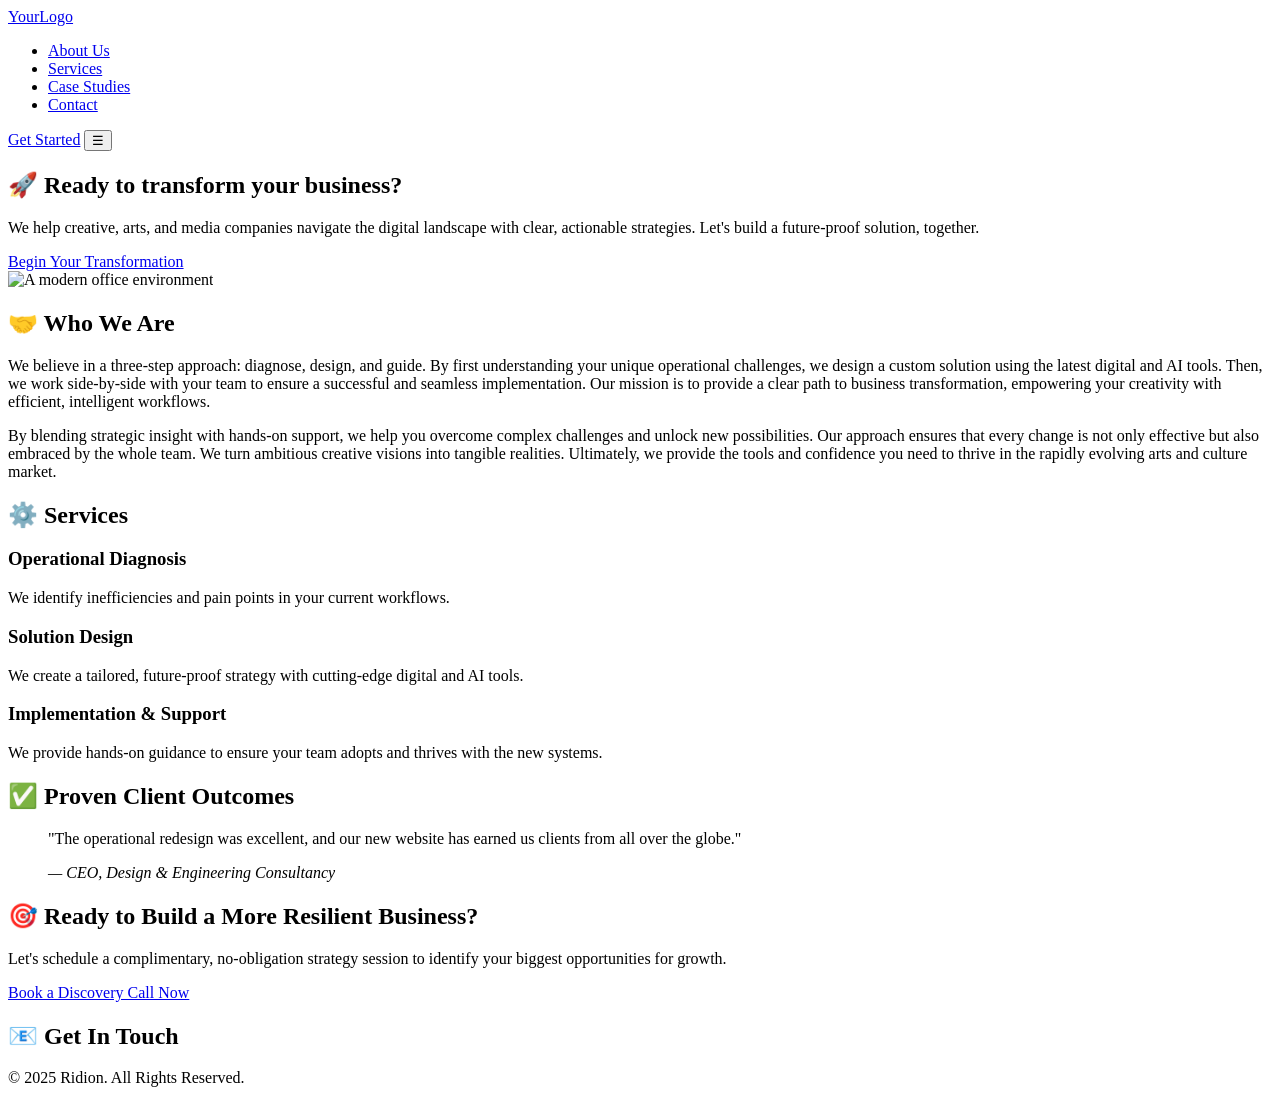
==== index.html @ 131f75a9 "Create index.html" ====
<!DOCTYPE html>
<html lang="en">
<head>
    <meta charset="UTF-8">
    <meta name="viewport" content="width=device-width, initial-scale=1.0">
    <title>Business Transformation Consultancy</title>
    <link rel="stylesheet" href="style.css">
    <link rel="preconnect" href="https://fonts.googleapis.com">
    <link rel="preconnect" href="https://fonts.gstatic.com" crossorigin>
    <link href="https://fonts.googleapis.com/css2?family=Plus+Jakarta+Sans:wght@700&family=DM+Sans:wght@400;500&display=swap" rel="stylesheet">
</head>
<body>

    <header class="site-header">
        <div class="container">
            <nav class="main-nav">
                <a href="#" class="logo">YourLogo</a>
                <ul class="nav-links">
                    <li><a href="#about">About Us</a></li>
                    <li><a href="#services">Services</a></li>
                    <li><a href="#proof">Case Studies</a></li>
                    <li><a href="#contact">Contact</a></li>
                </ul>
                <a href="#cta" class="btn">Get Started</a>
                <button class="hamburger" id="hamburger">&#9776;</button>
            </nav>
        </div>
    </header>

    <main>
        <section class="hero">
            <div class="container text-center">
                <h1>🚀 Ready to transform your business?</h1>
                <p class="subtitle">We help creative, arts, and media companies navigate the digital landscape with clear, actionable strategies. Let's build a future-proof solution, together.</p>
                <a href="#cta" class="btn btn-large">Begin Your Transformation</a>
            </div>
        </section>

        <section id="about" class="about-section">
            <div class="container about-grid">
                <div class="about-image">
                    <img src="https://placehold.co/500x600/E9E9E9/333333?text=Our+Team" alt="A modern office environment">
                </div>
                <div class="about-content">
                    <h2 class="section-title">🤝 Who We Are</h2>
                    <p>We believe in a three-step approach: diagnose, design, and guide. By first understanding your unique operational challenges, we design a custom solution using the latest digital and AI tools. Then, we work side-by-side with your team to ensure a successful and seamless implementation. Our mission is to provide a clear path to business transformation, empowering your creativity with efficient, intelligent workflows.</p>
                    <p>By blending strategic insight with hands-on support, we help you overcome complex challenges and unlock new possibilities. Our approach ensures that every change is not only effective but also embraced by the whole team. We turn ambitious creative visions into tangible realities. Ultimately, we provide the tools and confidence you need to thrive in the rapidly evolving arts and culture market.</p>
                </div>
            </div>
        </section>

        <section id="services" class="services-section">
            <div class="container">
                <h2 class="section-title text-center">⚙️ Services</h2>
                <div class="services-grid">
                    <div class="service-card">
                        <h3>Operational Diagnosis</h3>
                        <p>We identify inefficiencies and pain points in your current workflows.</p>
                    </div>
                    <div class="service-card">
                        <h3>Solution Design</h3>
                        <p>We create a tailored, future-proof strategy with cutting-edge digital and AI tools.</p>
                    </div>
                    <div class="service-card">
                        <h3>Implementation & Support</h3>
                        <p>We provide hands-on guidance to ensure your team adopts and thrives with the new systems.</p>
                    </div>
                </div>
            </div>
        </section>

        <section id="proof" class="proof-section">
            <div class="container text-center">
                <h2 class="section-title">✅ Proven Client Outcomes</h2>
                <blockquote class="testimonial-static">
                    <p>"The operational redesign was excellent, and our new website has earned us clients from all over the globe."</p>
                    <cite>— CEO, Design & Engineering Consultancy</cite>
                </blockquote>
            </div>
        </section>

        <section id="cta" class="cta-section">
            <div class="container text-center">
                <h2>🎯 Ready to Build a More Resilient Business?</h2>
                <p>Let's schedule a complimentary, no-obligation strategy session to identify your biggest opportunities for growth.</p>
                <a href="https://calendly.com/matthew-adamo-ridion/discovery-call" target="_blank" class="btn btn-large">Book a Discovery Call Now</a>
            </div>
        </section>

        <section id="contact" class="contact-us-section">
            <div class="container">
                <h2 class="section-title text-center">📧 Get In Touch</h2>
                <script type="text/javascript" src="https://form.jotform.com/jsform/252256049059359"></script>
            </div>
        </section>
    </main>

    <footer class="site-footer-bottom">
        <div class="container">
            <p>&copy; 2025 Ridion. All Rights Reserved.</p>
        </div>
    </footer>
    
    <script src="script.js"></script>
</body>
</html>
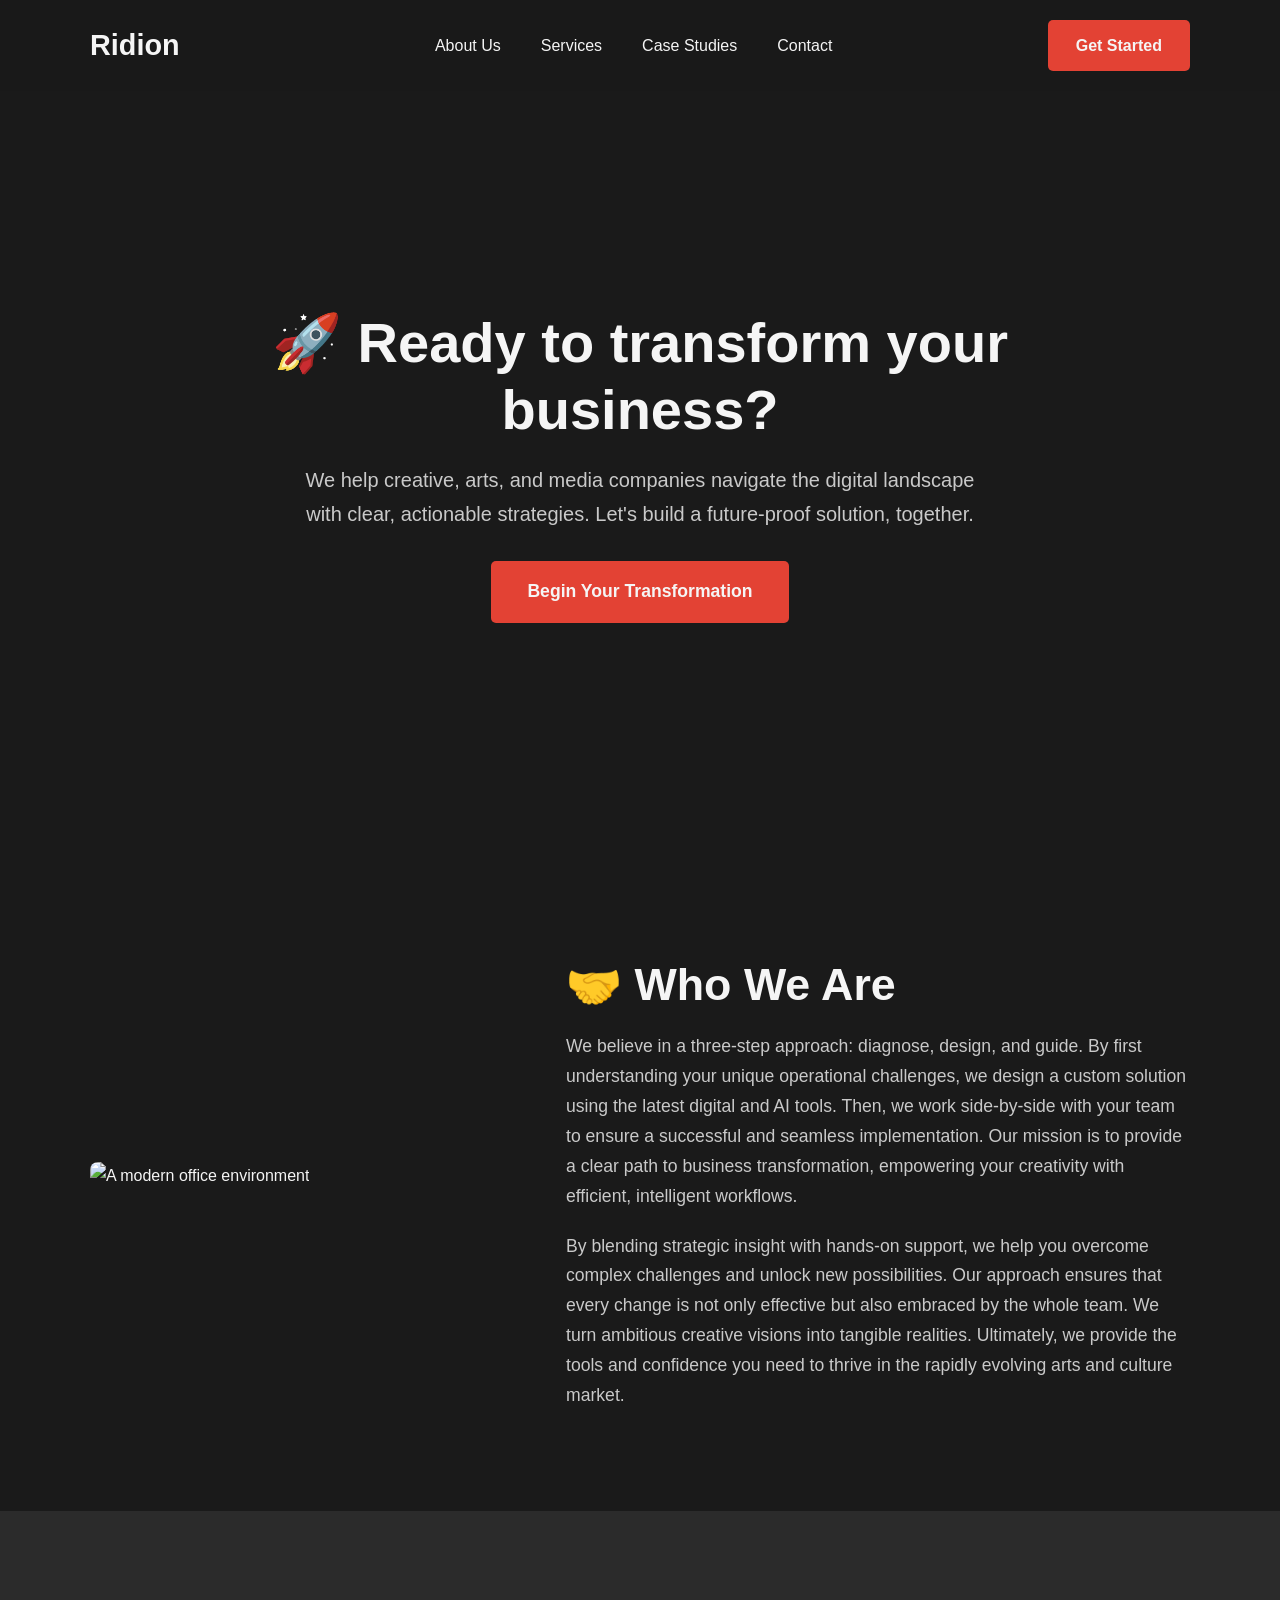
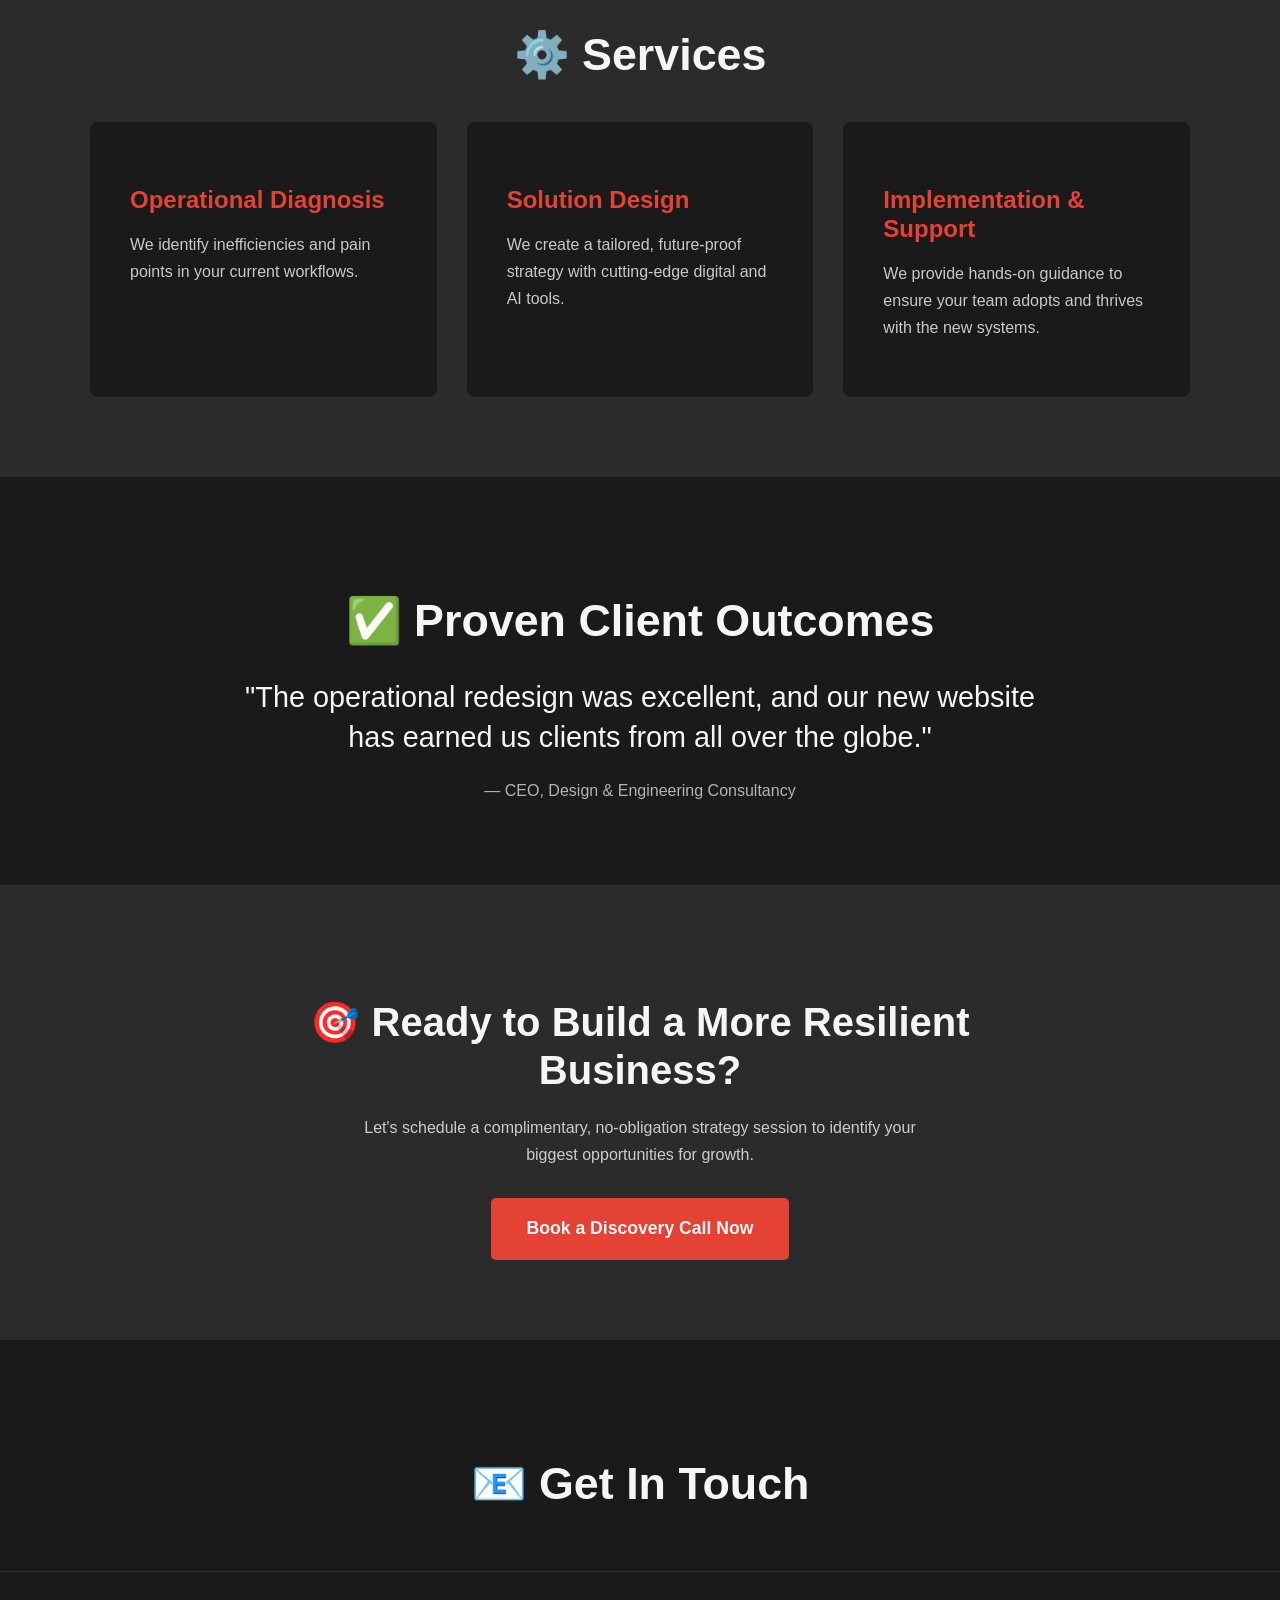
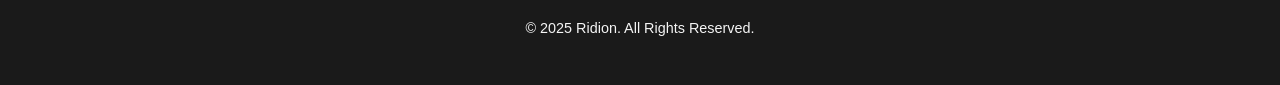
==== commit 6b972cae: "Update index.html amendments to title" ====
--- a/index.html
+++ b/index.html
@@ -3,7 +3,7 @@
 <head>
     <meta charset="UTF-8">
     <meta name="viewport" content="width=device-width, initial-scale=1.0">
-    <title>Business Transformation Consultancy</title>
+    <title>Ridion Consultaning | Digital and AI transformation for creative industries</title>
     <link rel="stylesheet" href="style.css">
     <link rel="preconnect" href="https://fonts.googleapis.com">
     <link rel="preconnect" href="https://fonts.gstatic.com" crossorigin>
@@ -14,7 +14,7 @@
     <header class="site-header">
         <div class="container">
             <nav class="main-nav">
-                <a href="#" class="logo">YourLogo</a>
+                <a href="#" class="logo">Ridion</a>
                 <ul class="nav-links">
                     <li><a href="#about">About Us</a></li>
                     <li><a href="#services">Services</a></li>
--- a/style.css
+++ b/style.css
@@ -0,0 +1,92 @@
+/* --- Root Variables & Global Styles --- */
+:root {
+    --background-dark: #1A1A1A;
+    --primary-text: #F5F5F5;
+    --accent-red: #E34234;
+    --card-bg: #2B2B2B;
+    --font-heading: 'Plus Jakarta Sans', sans-serif;
+    --font-body: 'DM Sans', sans-serif;
+}
+
+html { scroll-behavior: smooth; }
+
+body {
+    margin: 0;
+    background-color: var(--background-dark);
+    color: var(--primary-text);
+    font-family: var(--font-body);
+    line-height: 1.7;
+}
+
+.container { max-width: 1100px; margin: 0 auto; padding: 0 20px; }
+h1, h2, h3 { font-family: var(--font-heading); font-weight: 700; line-height: 1.2; }
+h1 { font-size: 3.5rem; }
+h2 { font-size: 2.8rem; margin-bottom: 20px;}
+h3 { font-size: 1.5rem; margin-bottom: 10px; color: var(--accent-red); }
+section { padding: 80px 0; }
+.text-center { text-align: center; }
+
+/* --- Buttons & Links --- */
+.btn { display: inline-block; padding: 12px 28px; border-radius: 5px; text-decoration: none; background-color: var(--accent-red); color: var(--primary-text); font-family: var(--font-heading); font-weight: 700; transition: transform 0.2s ease, filter 0.2s ease; border: none; cursor: pointer; }
+.btn:hover { transform: translateY(-3px); filter: brightness(1.1); }
+.btn-large { padding: 16px 36px; font-size: 1.1rem; }
+a { color: var(--accent-red); text-decoration: none; }
+a:hover { text-decoration: underline; }
+
+/* --- Header & Navigation --- */
+.site-header { padding: 20px 0; position: sticky; top: 0; z-index: 1000; background-color: rgba(26, 26, 26, 0.8); backdrop-filter: blur(10px); }
+.main-nav { display: flex; justify-content: space-between; align-items: center; }
+.logo { font-family: var(--font-heading); font-size: 1.8rem; color: var(--primary-text); text-decoration: none; font-weight: 700; }
+.nav-links { list-style: none; display: flex; margin: 0; padding: 0; }
+.nav-links li { margin-left: 40px; }
+.nav-links a { color: var(--primary-text); font-weight: 500; }
+.nav-links a:hover { color: var(--accent-red); text-decoration: none; }
+.hamburger { display: none; background: none; border: none; color: var(--primary-text); font-size: 2rem; cursor: pointer; }
+
+/* --- Hero Section --- */
+.hero { min-height: 70vh; display: flex; align-items: center; justify-content: center; padding: 60px 0; }
+.hero h1 { max-width: 800px; margin: 0 auto 20px; }
+.subtitle { font-size: 1.25rem; max-width: 700px; margin: 0 auto 30px; color: rgba(245, 245, 245, 0.8); }
+
+/* --- About Us Section --- */
+.about-grid { display: grid; grid-template-columns: 1fr 1.5fr; gap: 60px; align-items: center; }
+.about-image img { width: 100%; height: 100%; object-fit: cover; border-radius: 8px; }
+.about-content p { font-size: 1.1rem; color: rgba(245, 245, 245, 0.8); margin-bottom: 20px; }
+
+/* --- Services Section --- */
+.services-section { background-color: var(--card-bg); }
+.services-grid { display: grid; grid-template-columns: repeat(auto-fit, minmax(300px, 1fr)); gap: 30px; margin-top: 40px; }
+.service-card { background-color: var(--background-dark); padding: 40px; border-radius: 8px; }
+.service-card p { color: rgba(245, 245, 245, 0.8); font-size: 1rem; }
+
+/* --- Case Studies/Proof Section --- */
+.proof-section { background-color: var(--background-dark); }
+.testimonial-static {
+    max-width: 800px;
+    margin: 20px auto 0;
+    padding: 0;
+    border: 0;
+}
+.testimonial-static p {
+    font-size: 1.8rem;
+    font-family: var(--font-heading);
+    line-height: 1.4;
+    margin-bottom: 20px;
+}
+.testimonial-static cite {
+    font-style: normal;
+    font-weight: 500;
+    color: rgba(245, 245, 245, 0.7);
+}
+
+/* --- CTA Section --- */
+.cta-section { background-color: var(--card-bg); text-align: center; }
+.cta-section h2 { font-size: 2.5rem; max-width: 700px; margin-left: auto; margin-right: auto; }
+.cta-section p { max-width: 600px; margin: 15px auto 30px; color: rgba(245, 245, 245, 0.8); }
+
+/* --- Contact Us Section --- */
+.contact-us-section { padding-bottom: 40px; }
+/* NOTE: Old manual form styles removed. The JotForm script handles its own styling. */
+
+/* --- Footer --- */
+.site-footer-bottom { border-top: 1px solid rgba(245, 245, 245, 0.1); text-align: center; padding: 30px 0; font-size: 0.9rem; color: rgba(245, 245, 245)
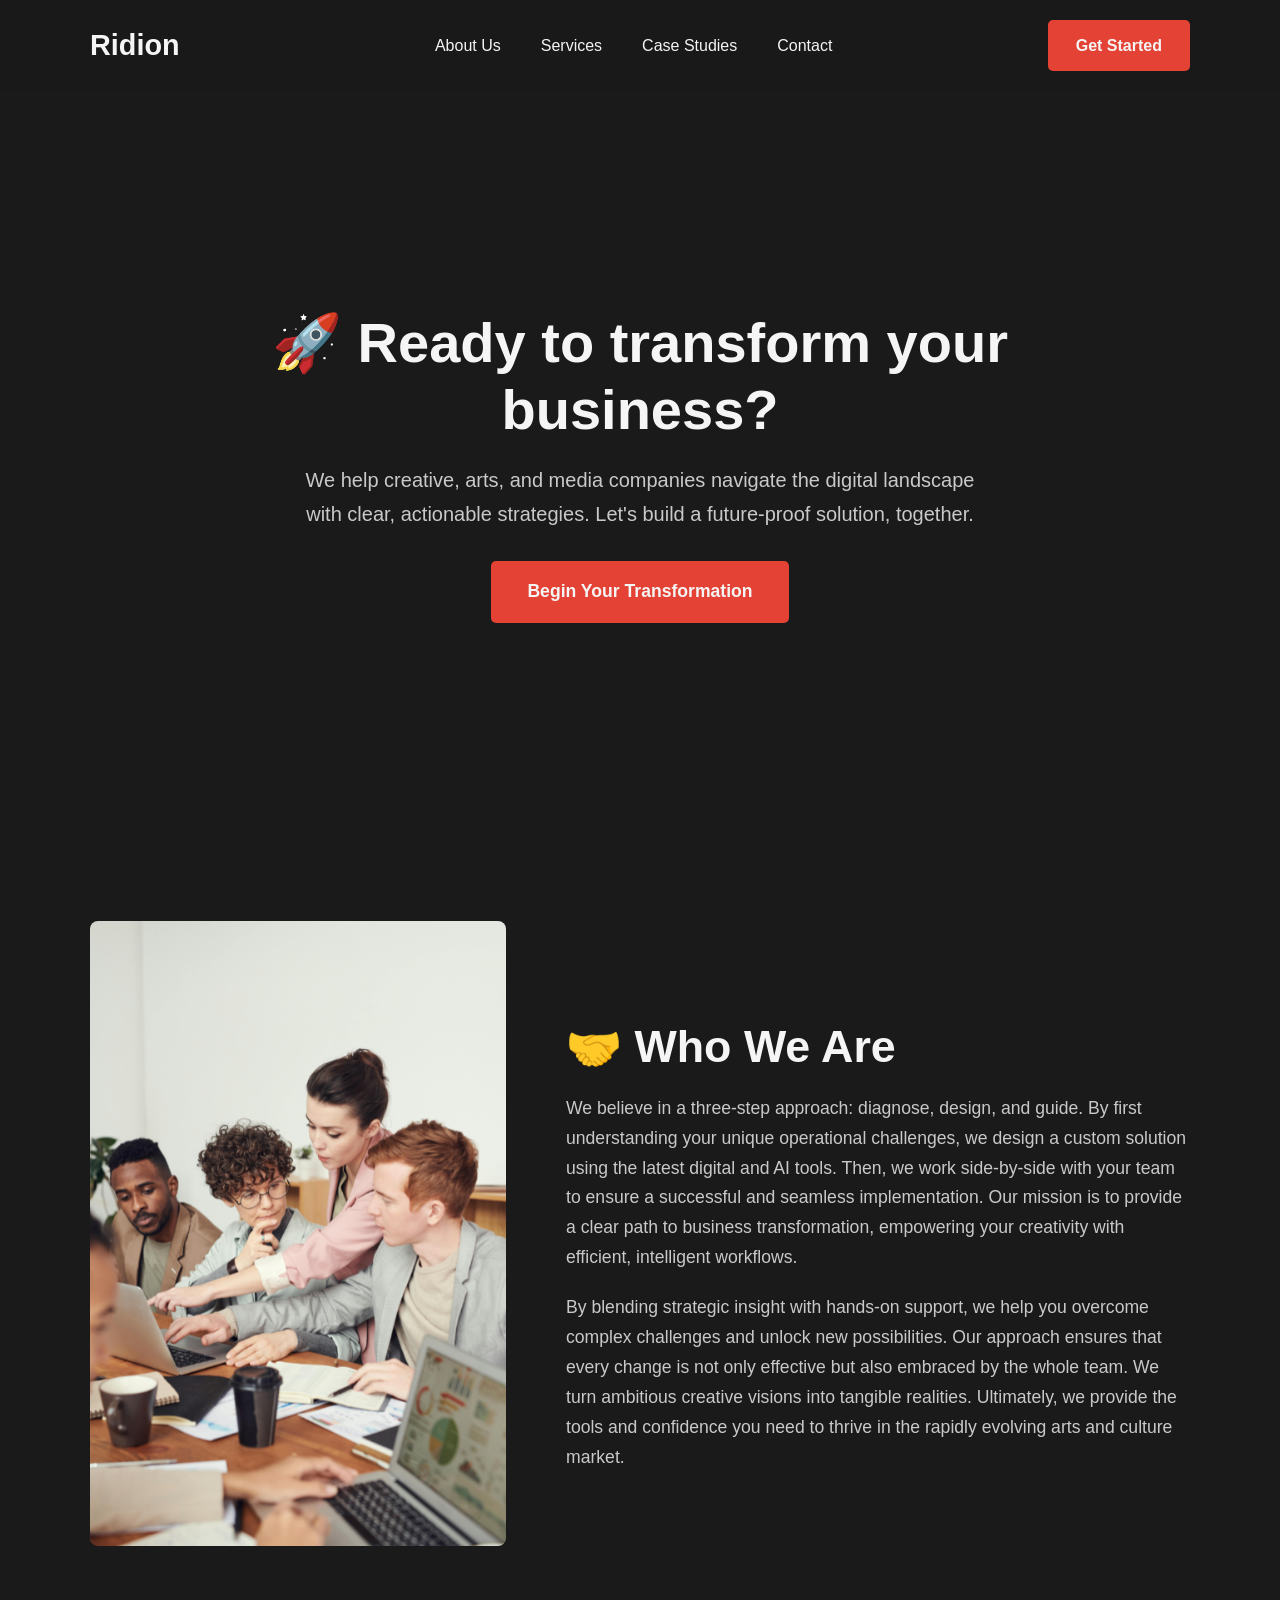
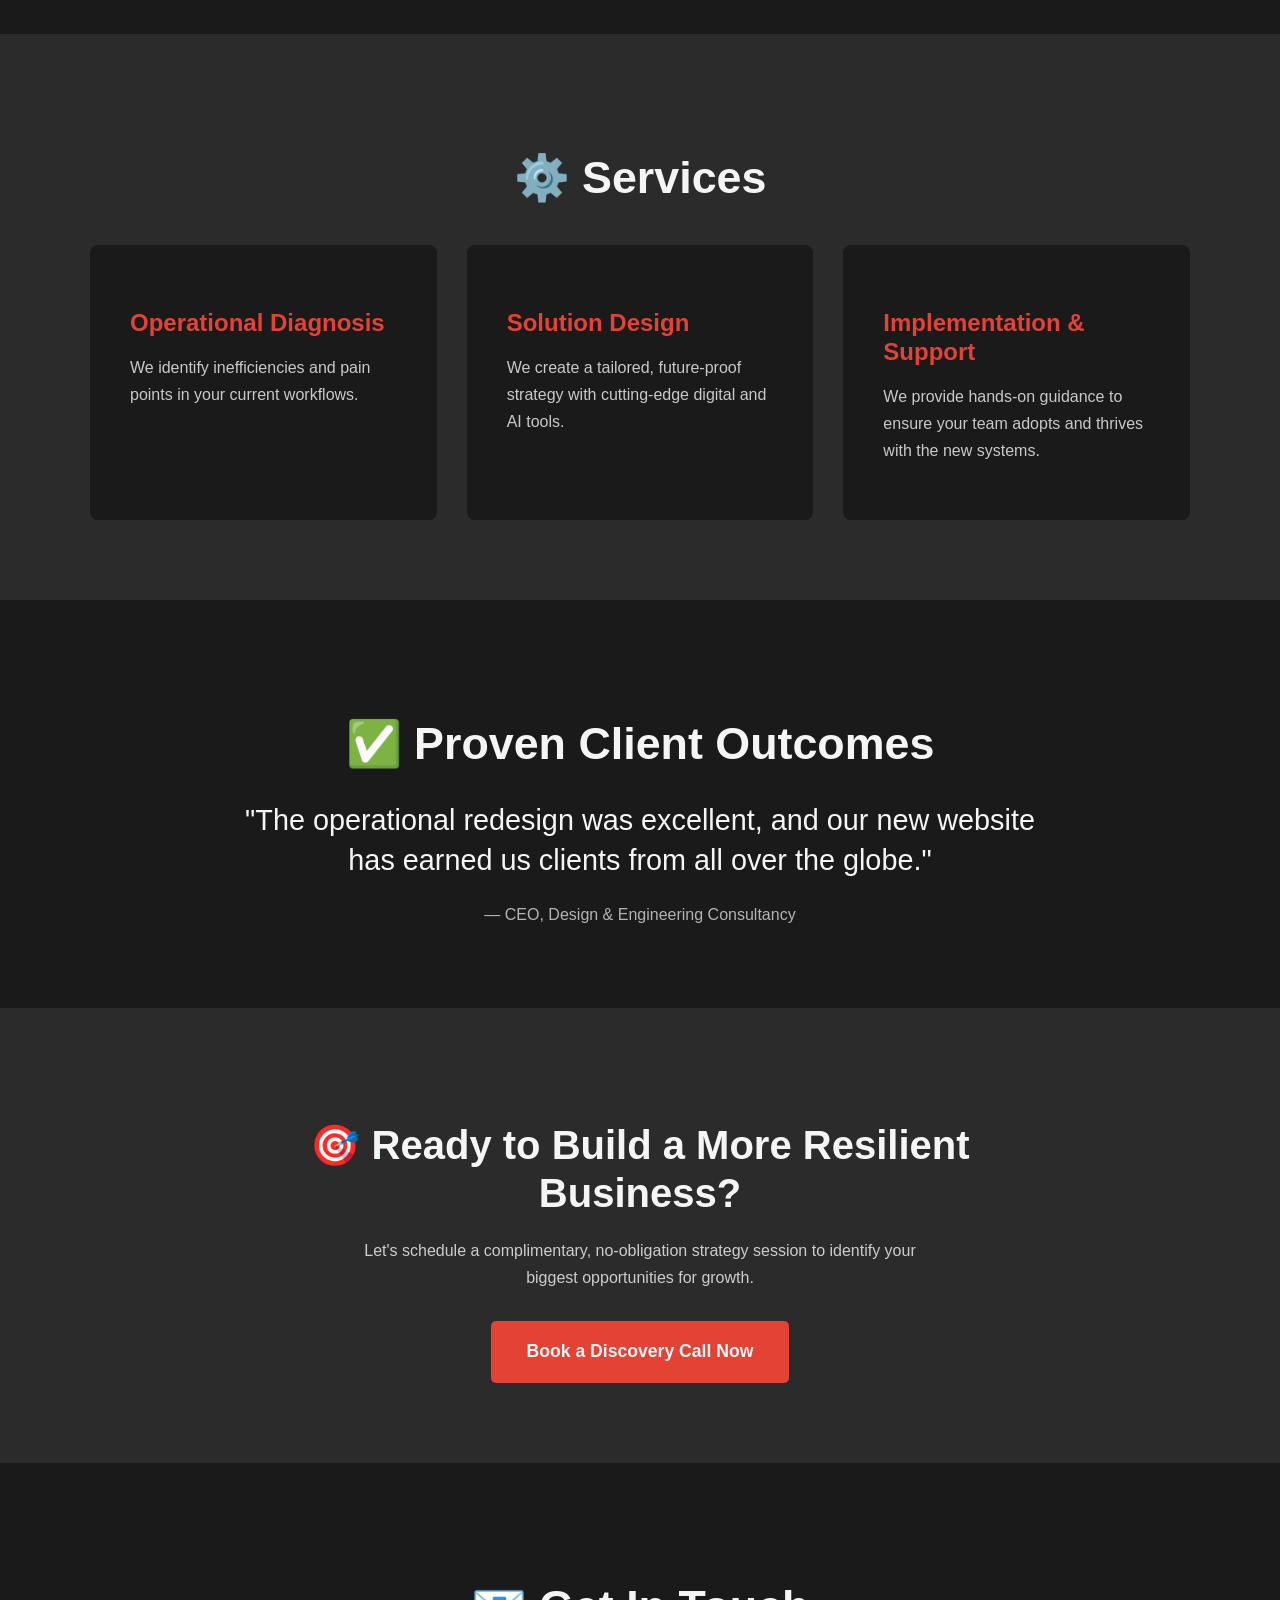
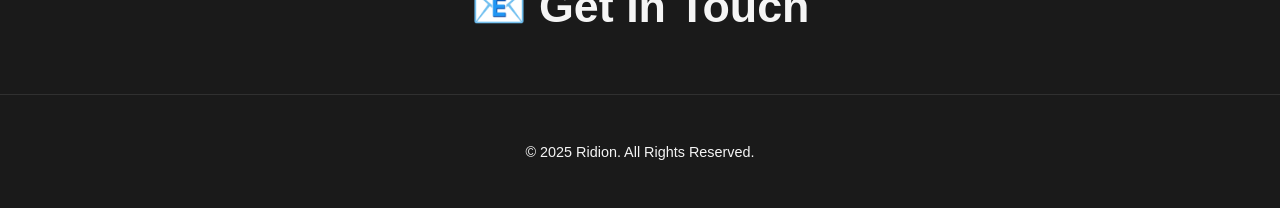
==== commit 712c87f1: "Update index.html changing Who We Are image to team.png uploaded to repo" ====
--- a/index.html
+++ b/index.html
@@ -39,7 +39,7 @@
         <section id="about" class="about-section">
             <div class="container about-grid">
                 <div class="about-image">
-                    <img src="https://placehold.co/500x600/E9E9E9/333333?text=Our+Team" alt="A modern office environment">
+                    <img src="team.png" alt="A team collaborates in a modern office environment">
                 </div>
                 <div class="about-content">
                     <h2 class="section-title">🤝 Who We Are</h2>
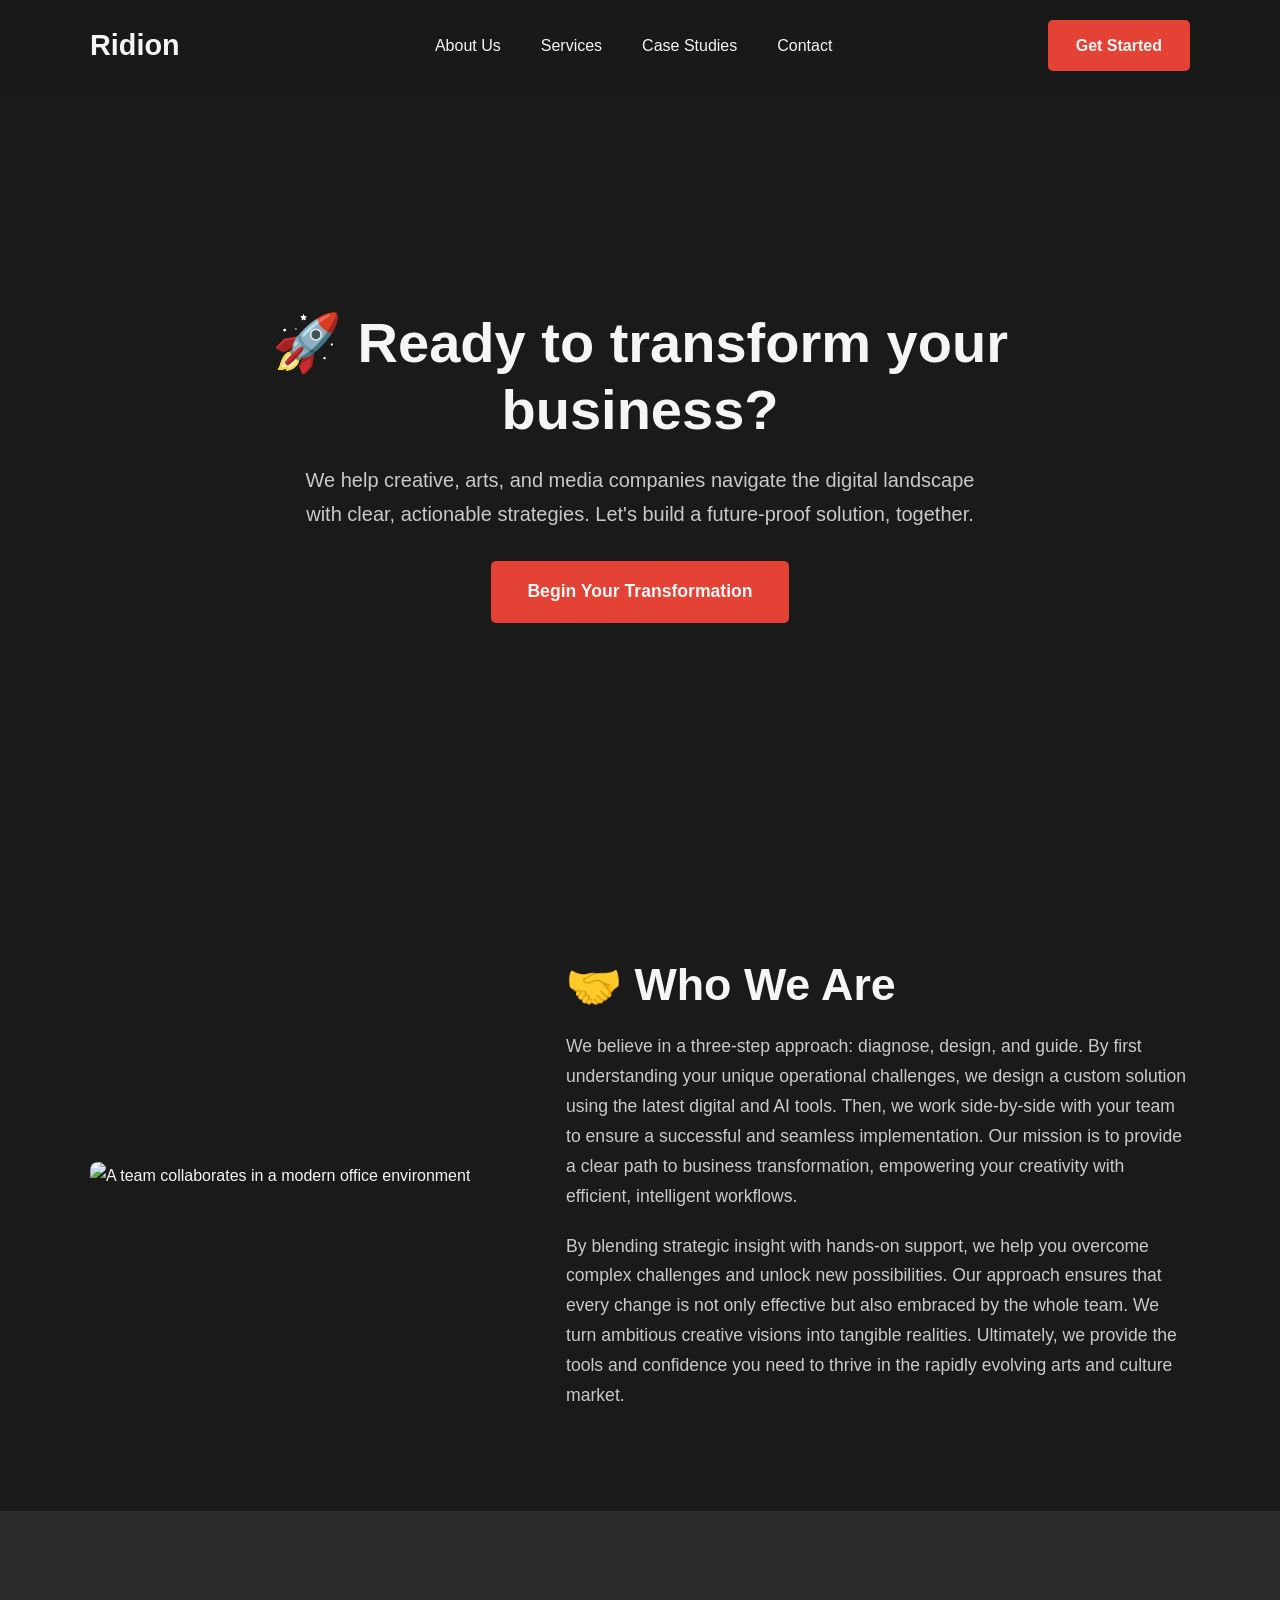
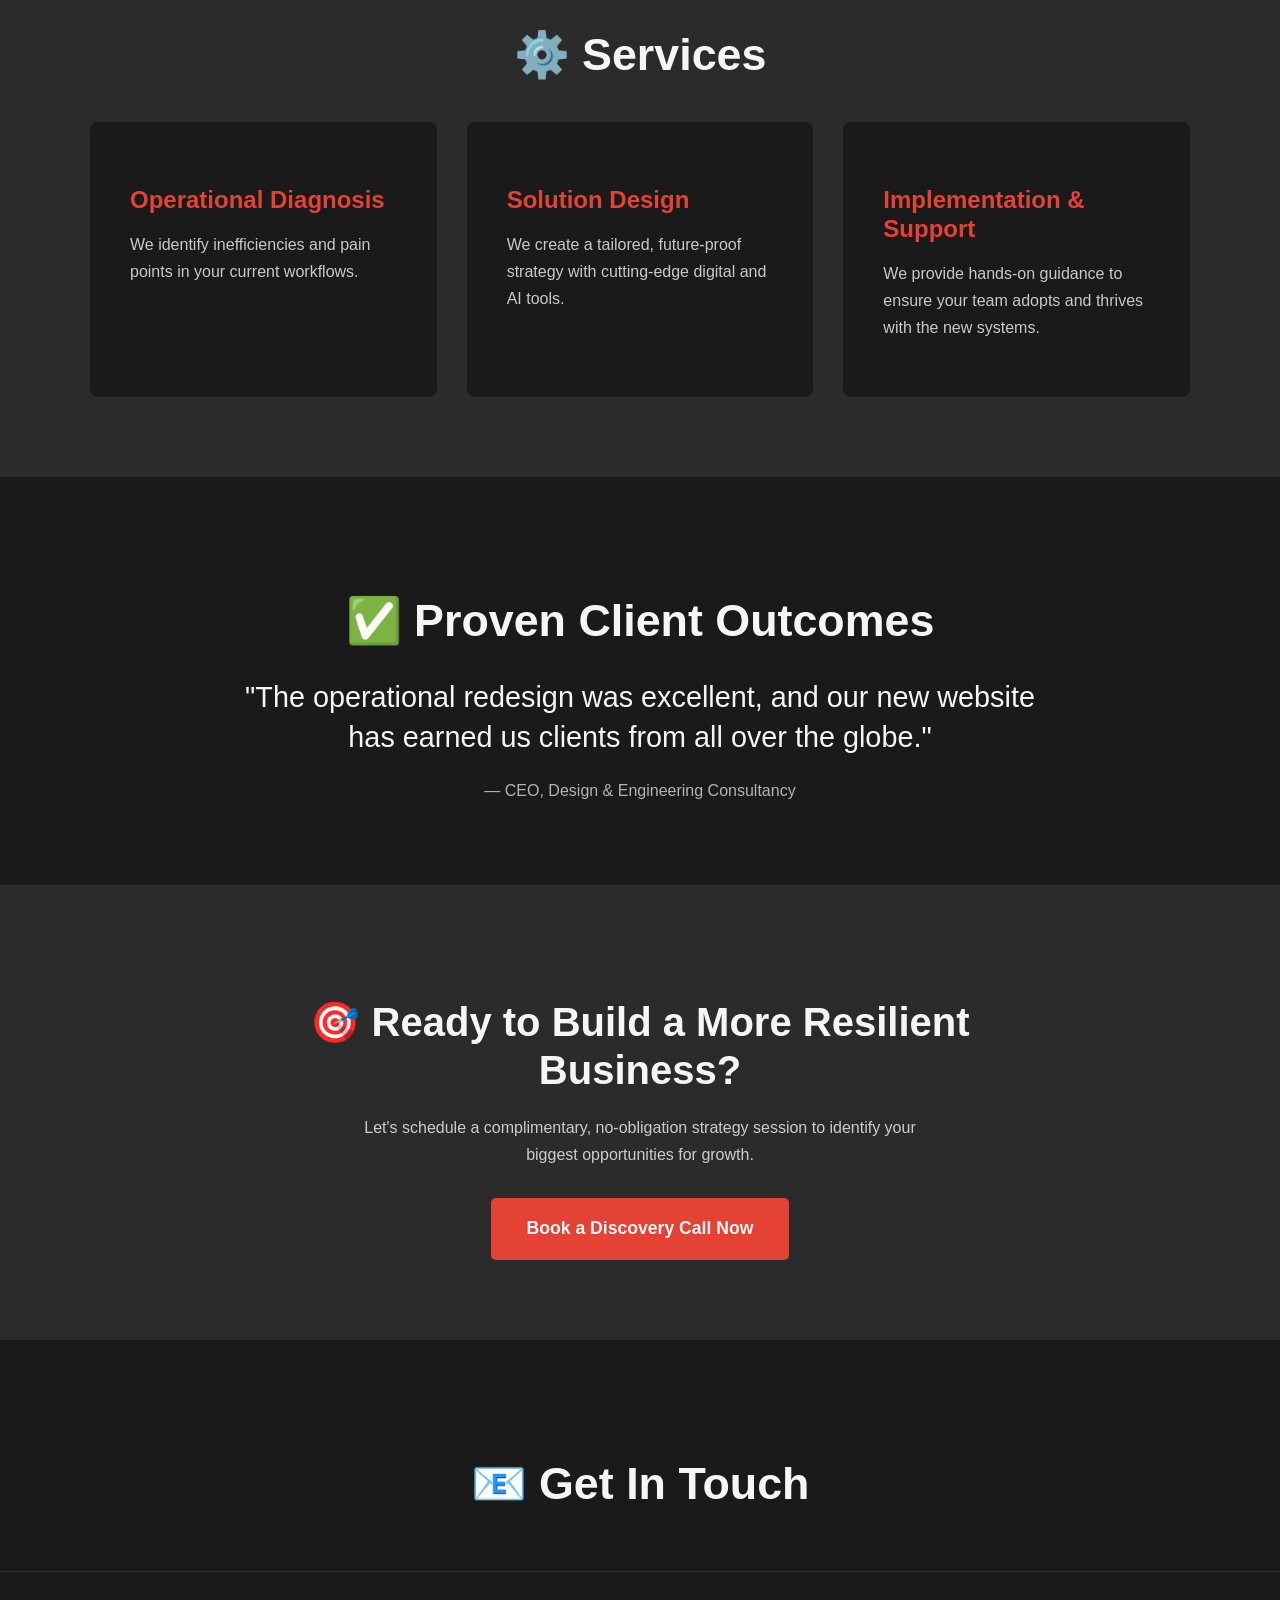
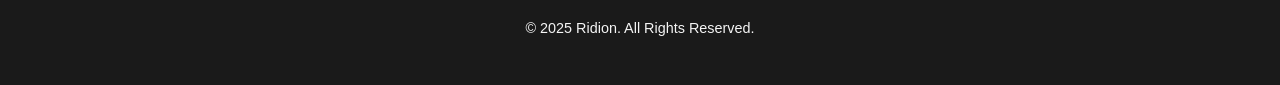
==== commit 5b7c033c: "Update index.html" ====
--- a/index.html
+++ b/index.html
@@ -3,7 +3,7 @@
 <head>
     <meta charset="UTF-8">
     <meta name="viewport" content="width=device-width, initial-scale=1.0">
-    <title>Ridion Consultaning | Digital and AI transformation for creative industries</title>
+    <title>Ridion Consulting | Digital and AI transformation for creative industries</title>
     <link rel="stylesheet" href="style.css">
     <link rel="preconnect" href="https://fonts.googleapis.com">
     <link rel="preconnect" href="https://fonts.gstatic.com" crossorigin>
@@ -15,13 +15,13 @@
         <div class="container">
             <nav class="main-nav">
                 <a href="#" class="logo">Ridion</a>
-                <ul class="nav-links">
+                <ul class="nav-links" id="nav-links">
                     <li><a href="#about">About Us</a></li>
                     <li><a href="#services">Services</a></li>
                     <li><a href="#proof">Case Studies</a></li>
                     <li><a href="#contact">Contact</a></li>
                 </ul>
-                <a href="#cta" class="btn">Get Started</a>
+                <a href="#cta" class="btn btn-desktop">Get Started</a>
                 <button class="hamburger" id="hamburger">&#9776;</button>
             </nav>
         </div>
@@ -39,7 +39,7 @@
         <section id="about" class="about-section">
             <div class="container about-grid">
                 <div class="about-image">
-                    <img src="team.png" alt="A team collaborates in a modern office environment">
+                    <img src="https://images.unsplash.com/photo-1522071820081-009f0129c71c?q=80&w=2070&auto=format&fit=crop" alt="A team collaborates in a modern office environment">
                 </div>
                 <div class="about-content">
                     <h2 class="section-title">🤝 Who We Are</h2>
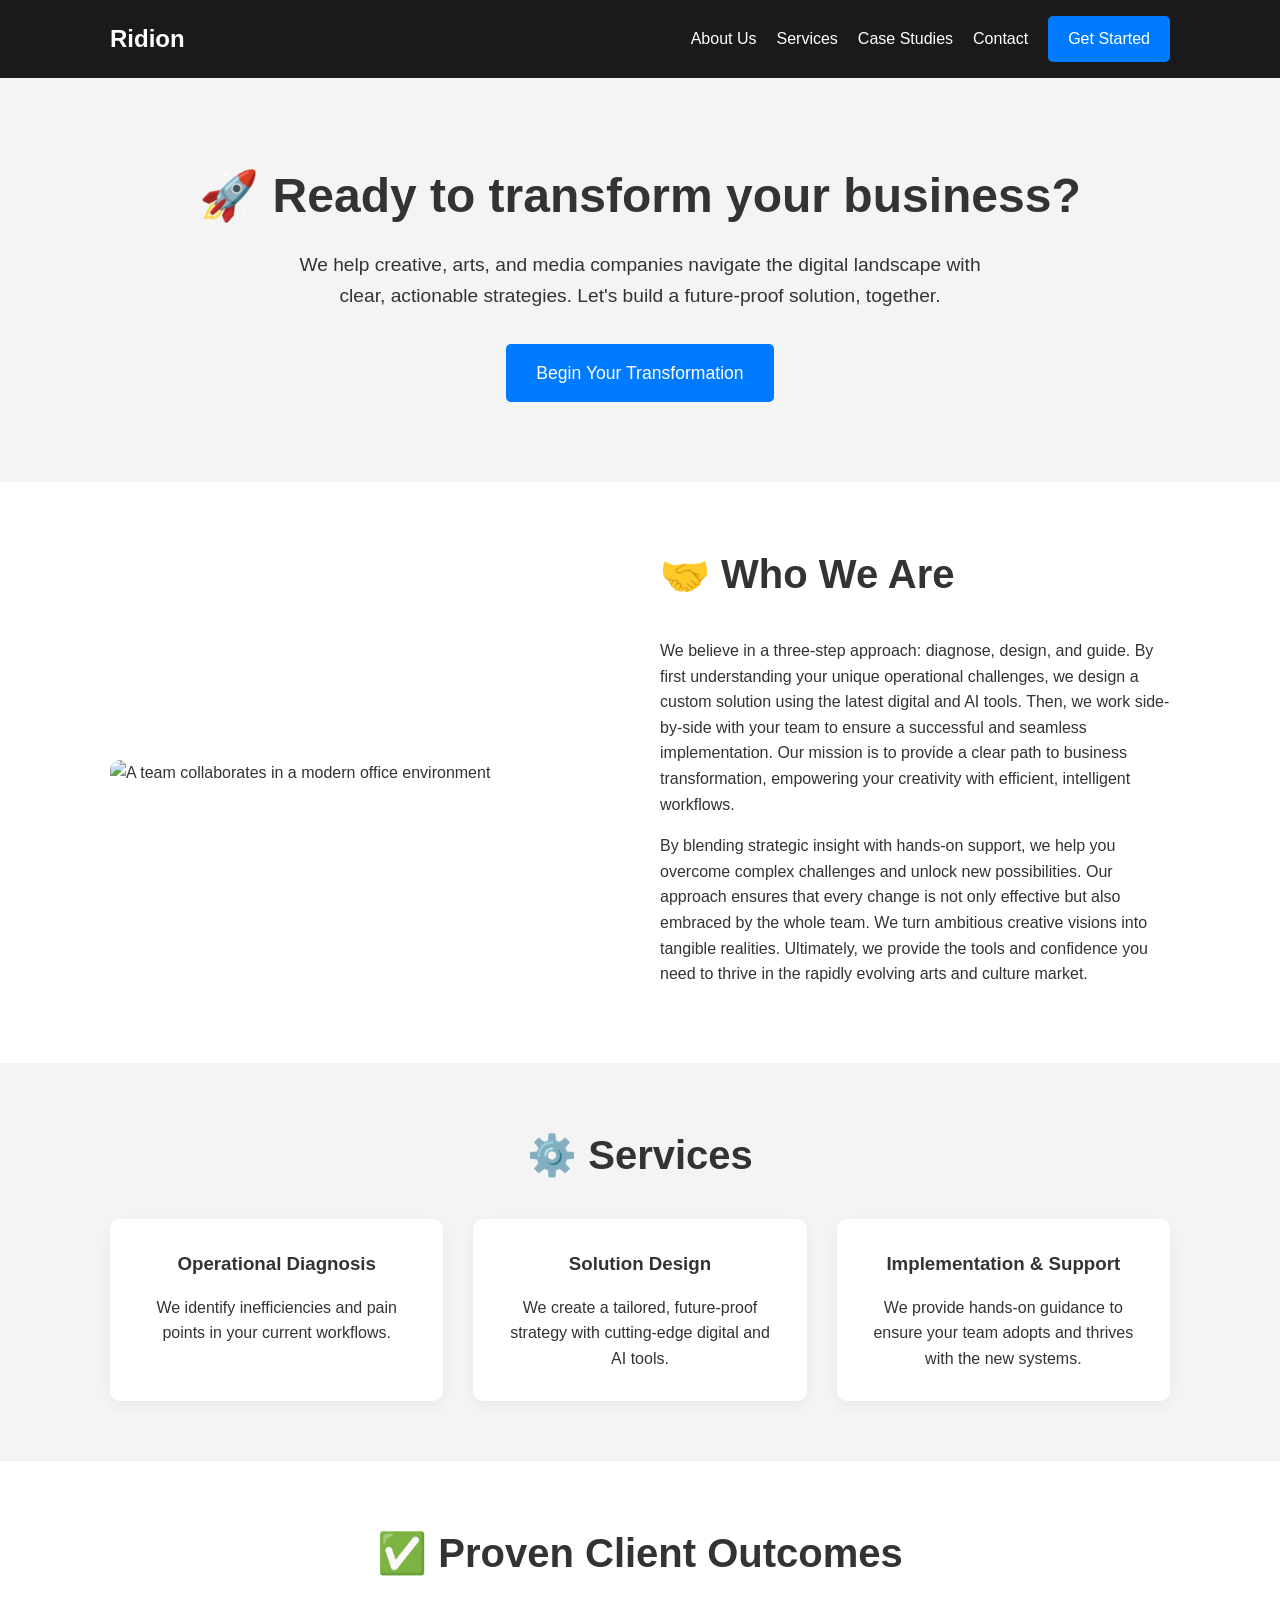
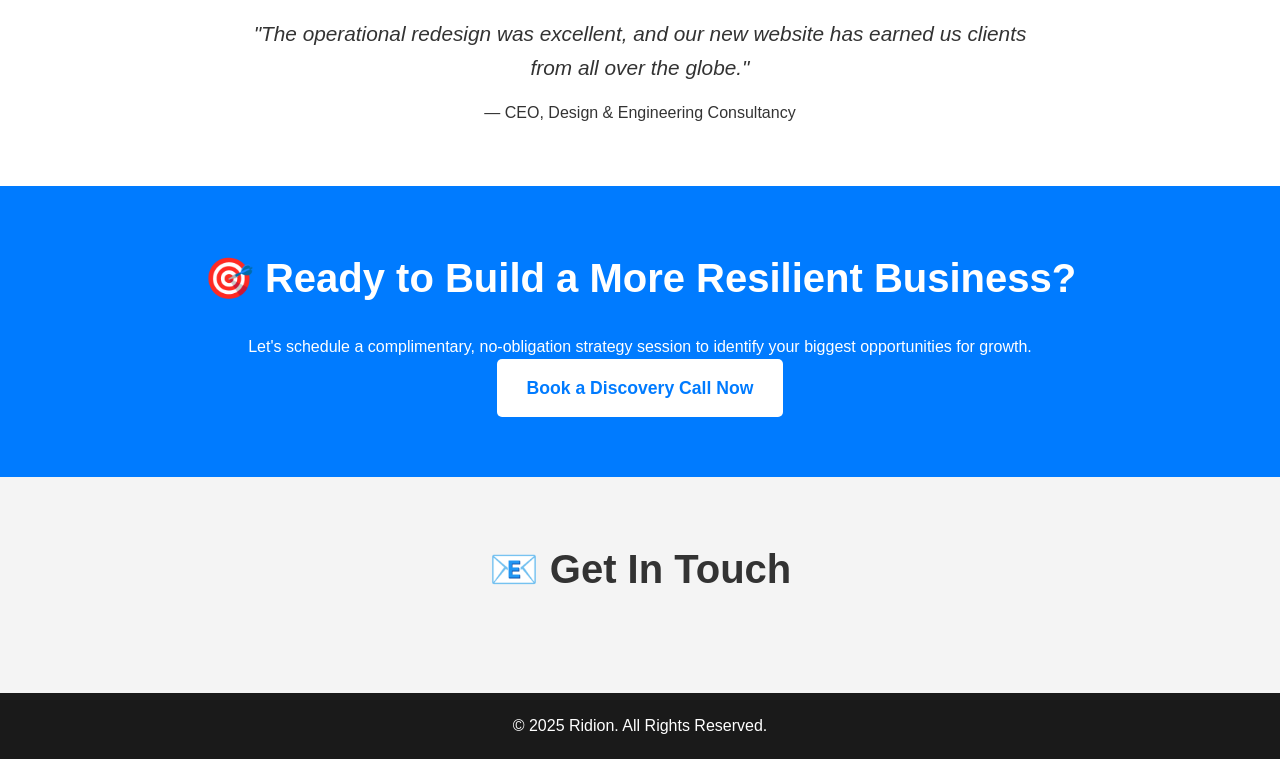
==== commit 892d93c3: "Update index.html" ====
--- a/index.html
+++ b/index.html
@@ -20,8 +20,7 @@
                     <li><a href="#services">Services</a></li>
                     <li><a href="#proof">Case Studies</a></li>
                     <li><a href="#contact">Contact</a></li>
-                </ul>
-                <a href="#cta" class="btn btn-desktop">Get Started</a>
+                    <li><a href="#cta" class="btn">Get Started</a></li> </ul>
                 <button class="hamburger" id="hamburger">&#9776;</button>
             </nav>
         </div>
--- a/style.css
+++ b/style.css
@@ -1,92 +1,276 @@
-/* --- Root Variables & Global Styles --- */
+/* --- VARIABLES & GLOBAL STYLES --- */
 :root {
-    --background-dark: #1A1A1A;
-    --primary-text: #F5F5F5;
-    --accent-red: #E34234;
-    --card-bg: #2B2B2B;
-    --font-heading: 'Plus Jakarta Sans', sans-serif;
-    --font-body: 'DM Sans', sans-serif;
-}
-
-html { scroll-behavior: smooth; }
+    --primary-color: #007BFF;
+    --primary-hover: #0056b3;
+    --dark-color: #1a1a1a;  /* Slightly softer black for background */
+    --light-color: #f4f4f4;
+    --text-light: #ffffff;
+    --text-dark: #333333;
+    --font-primary: 'Plus Jakarta Sans', sans-serif;
+    --font-secondary: 'DM Sans', sans-serif;
+}
+
+* {
+    box-sizing: border-box;
+    margin: 0;
+    padding: 0;
+}
 
 body {
-    margin: 0;
-    background-color: var(--background-dark);
-    color: var(--primary-text);
-    font-family: var(--font-body);
-    line-height: 1.7;
-}
-
-.container { max-width: 1100px; margin: 0 auto; padding: 0 20px; }
-h1, h2, h3 { font-family: var(--font-heading); font-weight: 700; line-height: 1.2; }
-h1 { font-size: 3.5rem; }
-h2 { font-size: 2.8rem; margin-bottom: 20px;}
-h3 { font-size: 1.5rem; margin-bottom: 10px; color: var(--accent-red); }
-section { padding: 80px 0; }
+    font-family: var(--font-secondary);
+    line-height: 1.6;
+    color: var(--text-dark);
+    background-color: #fff; /* Default background is white */
+}
+
+.container {
+    max-width: 1100px;
+    margin: 0 auto;
+    padding: 0 20px;
+}
+
+h1, h2, h3, .logo {
+    font-family: var(--font-primary);
+    font-weight: 700;
+}
+
+h1 { font-size: 3rem; margin-bottom: 1rem; }
+h2 { font-size: 2.5rem; margin-bottom: 1.5rem; }
+.section-title { margin-bottom: 2rem; }
 .text-center { text-align: center; }
 
-/* --- Buttons & Links --- */
-.btn { display: inline-block; padding: 12px 28px; border-radius: 5px; text-decoration: none; background-color: var(--accent-red); color: var(--primary-text); font-family: var(--font-heading); font-weight: 700; transition: transform 0.2s ease, filter 0.2s ease; border: none; cursor: pointer; }
-.btn:hover { transform: translateY(-3px); filter: brightness(1.1); }
-.btn-large { padding: 16px 36px; font-size: 1.1rem; }
-a { color: var(--accent-red); text-decoration: none; }
-a:hover { text-decoration: underline; }
-
-/* --- Header & Navigation --- */
-.site-header { padding: 20px 0; position: sticky; top: 0; z-index: 1000; background-color: rgba(26, 26, 26, 0.8); backdrop-filter: blur(10px); }
-.main-nav { display: flex; justify-content: space-between; align-items: center; }
-.logo { font-family: var(--font-heading); font-size: 1.8rem; color: var(--primary-text); text-decoration: none; font-weight: 700; }
-.nav-links { list-style: none; display: flex; margin: 0; padding: 0; }
-.nav-links li { margin-left: 40px; }
-.nav-links a { color: var(--primary-text); font-weight: 500; }
-.nav-links a:hover { color: var(--accent-red); text-decoration: none; }
-.hamburger { display: none; background: none; border: none; color: var(--primary-text); font-size: 2rem; cursor: pointer; }
-
-/* --- Hero Section --- */
-.hero { min-height: 70vh; display: flex; align-items: center; justify-content: center; padding: 60px 0; }
-.hero h1 { max-width: 800px; margin: 0 auto 20px; }
-.subtitle { font-size: 1.25rem; max-width: 700px; margin: 0 auto 30px; color: rgba(245, 245, 245, 0.8); }
-
-/* --- About Us Section --- */
-.about-grid { display: grid; grid-template-columns: 1fr 1.5fr; gap: 60px; align-items: center; }
-.about-image img { width: 100%; height: 100%; object-fit: cover; border-radius: 8px; }
-.about-content p { font-size: 1.1rem; color: rgba(245, 245, 245, 0.8); margin-bottom: 20px; }
-
-/* --- Services Section --- */
-.services-section { background-color: var(--card-bg); }
-.services-grid { display: grid; grid-template-columns: repeat(auto-fit, minmax(300px, 1fr)); gap: 30px; margin-top: 40px; }
-.service-card { background-color: var(--background-dark); padding: 40px; border-radius: 8px; }
-.service-card p { color: rgba(245, 245, 245, 0.8); font-size: 1rem; }
-
-/* --- Case Studies/Proof Section --- */
-.proof-section { background-color: var(--background-dark); }
+img {
+    max-width: 100%;
+    height: auto;
+    display: block;
+}
+
+a {
+    text-decoration: none;
+    color: var(--primary-color);
+}
+
+ul {
+    list-style: none;
+}
+
+/* --- HEADER & NAVIGATION (CORRECTED) --- */
+.site-header {
+    background: var(--dark-color); /* Dark header background */
+    padding: 1rem 0;
+    position: sticky;
+    top: 0;
+    z-index: 1000;
+}
+
+.main-nav {
+    display: flex;
+    justify-content: space-between;
+    align-items: center;
+}
+
+.logo {
+    font-size: 1.5rem;
+    color: var(--text-light); /* White logo text */
+}
+
+.nav-links {
+    display: flex;
+    align-items: center;
+}
+
+.nav-links li {
+    margin-left: 20px;
+}
+
+.nav-links a {
+    color: var(--text-light); /* White nav link text */
+    font-weight: 500;
+    transition: color 0.3s ease;
+}
+
+.nav-links a:hover {
+    color: var(--primary-color);
+}
+
+.btn {
+    display: inline-block;
+    background: var(--primary-color);
+    color: #fff;
+    padding: 10px 20px;
+    border-radius: 5px;
+    font-weight: 500;
+    transition: background-color 0.3s ease;
+}
+
+.btn:hover {
+    background: var(--primary-hover);
+}
+
+.btn-large {
+    padding: 15px 30px;
+    font-size: 1.1rem;
+}
+
+.hamburger {
+    display: none;
+    font-size: 2rem;
+    background: none;
+    border: none;
+    cursor: pointer;
+    color: var(--text-light); /* White hamburger icon */
+}
+
+
+/* --- SECTIONS (BACKGROUNDS CORRECTED) --- */
+section {
+    padding: 60px 0;
+}
+
+/* Hero Section */
+.hero {
+    background: var(--light-color); /* Light grey background */
+    padding: 80px 0;
+}
+
+.hero .subtitle {
+    max-width: 700px;
+    margin: 0 auto 2rem;
+    font-size: 1.2rem;
+}
+
+/* About Section */
+.about-section {
+    background: #ffffff; /* Explicitly white background */
+}
+.about-grid {
+    display: grid;
+    grid-template-columns: 1fr 1fr;
+    gap: 40px;
+    align-items: center;
+}
+.about-content p {
+    margin-bottom: 1rem;
+}
+.about-image img {
+    border-radius: 10px;
+}
+
+/* Services Section */
+.services-section {
+    background: var(--light-color); /* Light grey background */
+}
+
+.services-grid {
+    display: grid;
+    grid-template-columns: repeat(3, 1fr);
+    gap: 30px;
+}
+
+.service-card {
+    background: #fff;
+    padding: 30px;
+    border-radius: 10px;
+    box-shadow: 0 5px 15px rgba(0,0,0,0.05);
+    text-align: center;
+}
+
+.service-card h3 {
+    margin-bottom: 1rem;
+}
+
+/* Proof Section (Testimonial) */
+.proof-section {
+    background: #ffffff; /* Explicitly white background */
+}
 .testimonial-static {
     max-width: 800px;
-    margin: 20px auto 0;
-    padding: 0;
-    border: 0;
-}
-.testimonial-static p {
-    font-size: 1.8rem;
-    font-family: var(--font-heading);
-    line-height: 1.4;
-    margin-bottom: 20px;
-}
+    margin: 0 auto;
+    font-size: 1.3rem;
+    font-style: italic;
+}
+
 .testimonial-static cite {
+    display: block;
+    margin-top: 1rem;
     font-style: normal;
+    font-size: 1rem;
     font-weight: 500;
-    color: rgba(245, 245, 245, 0.7);
-}
-
-/* --- CTA Section --- */
-.cta-section { background-color: var(--card-bg); text-align: center; }
-.cta-section h2 { font-size: 2.5rem; max-width: 700px; margin-left: auto; margin-right: auto; }
-.cta-section p { max-width: 600px; margin: 15px auto 30px; color: rgba(245, 245, 245, 0.8); }
-
-/* --- Contact Us Section --- */
-.contact-us-section { padding-bottom: 40px; }
-/* NOTE: Old manual form styles removed. The JotForm script handles its own styling. */
-
-/* --- Footer --- */
-.site-footer-bottom { border-top: 1px solid rgba(245, 245, 245, 0.1); text-align: center; padding: 30px 0; font-size: 0.9rem; color: rgba(245, 245, 245)
+}
+
+/* CTA Section */
+.cta-section {
+    background-color: var(--primary-color); /* Blue background */
+    color: #fff;
+}
+.cta-section h2 {
+    color: #fff;
+}
+.cta-section .btn {
+    background-color: #fff;
+    color: var(--primary-color);
+    font-weight: 700;
+}
+.cta-section .btn:hover {
+    background-color: #eee;
+}
+
+/* Contact Section */
+.contact-us-section {
+    background: var(--light-color); /* Light grey background */
+}
+
+
+/* Footer */
+.site-footer-bottom {
+    background: var(--dark-color); /* Dark background */
+    color: #fff;
+    text-align: center;
+    padding: 20px 0;
+}
+
+/* --- MOBILE RESPONSIVENESS --- */
+@media (max-width: 768px) {
+    h1 { font-size: 2.2rem; }
+    h2 { font-size: 2rem; }
+
+    /* --- MOBILE NAVIGATION --- */
+    .nav-links {
+        display: none;
+        flex-direction: column;
+        width: 100%;
+        position: absolute;
+        top: 65px; 
+        left: 0;
+        background: var(--dark-color); /* Match header background */
+        padding: 20px 0;
+        box-shadow: 0 5px 10px rgba(0,0,0,0.1);
+    }
+    
+    .nav-links.active {
+        display: flex;
+    }
+
+    .nav-links li {
+        margin: 10px 0;
+        text-align: center;
+    }
+
+    .btn.btn-desktop {
+        display: none;
+    }
+
+    .hamburger {
+        display: block;
+    }
+
+    /* --- MOBILE LAYOUTS --- */
+    .about-grid,
+    .services-grid {
+        grid-template-columns: 1fr;
+    }
+
+    .about-image {
+        order: -1;
+    }
+}
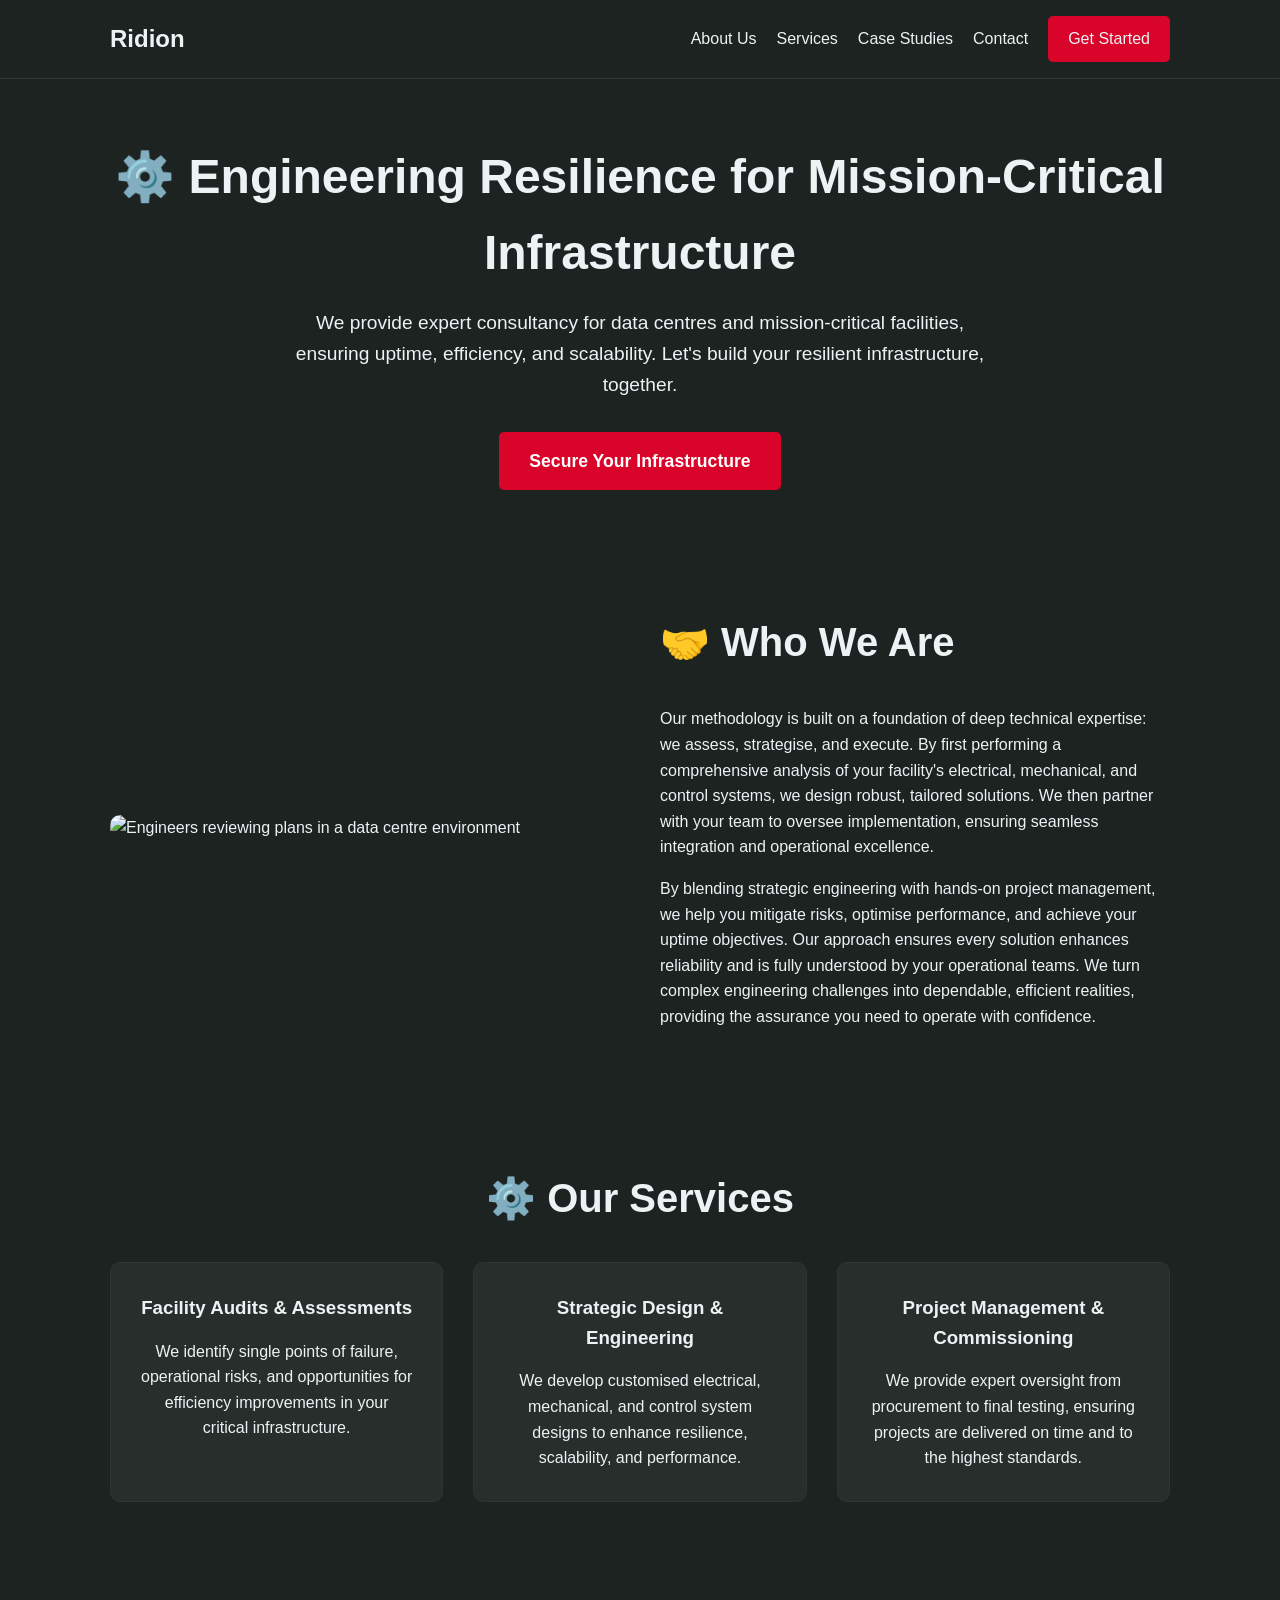
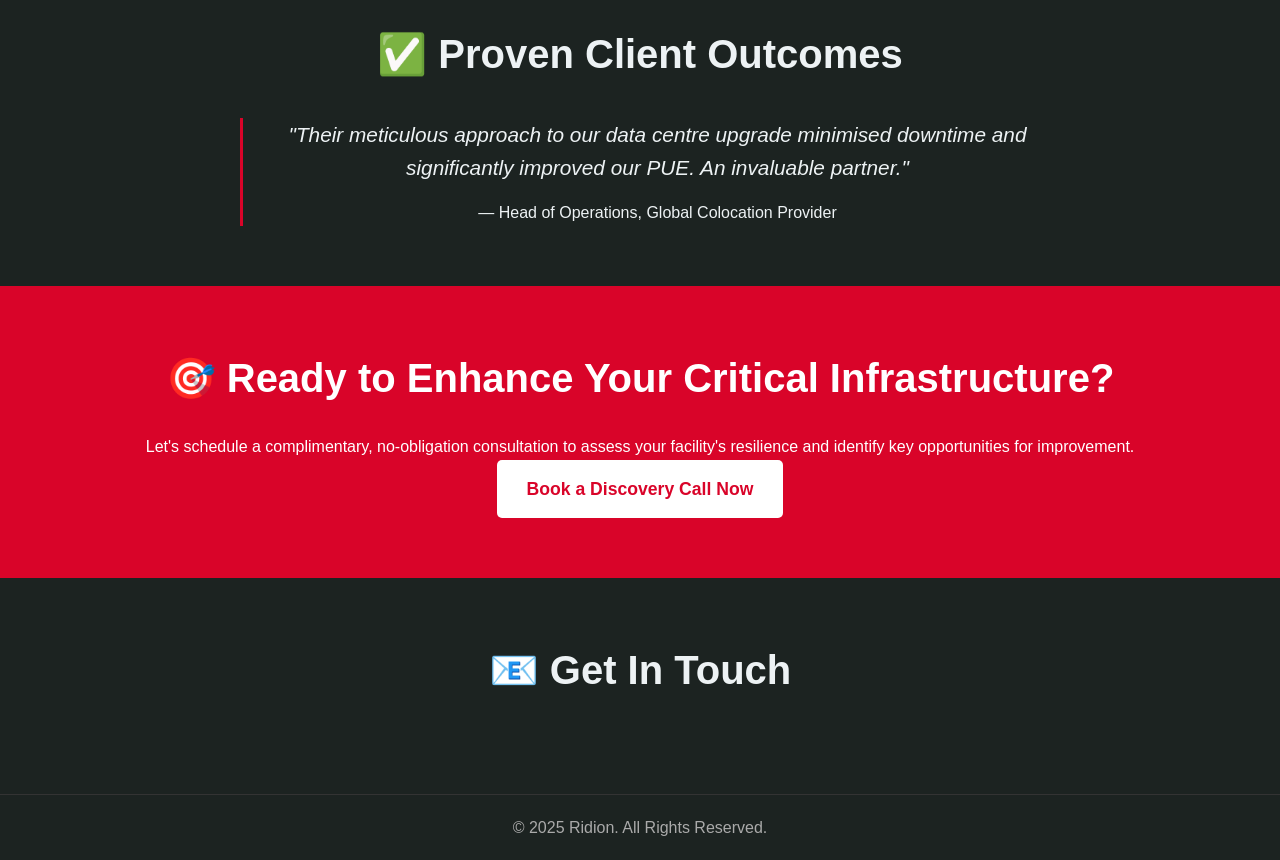
==== commit 5049de1d: "Update index.html data centres" ====
--- a/index.html
+++ b/index.html
@@ -3,7 +3,7 @@
 <head>
     <meta charset="UTF-8">
     <meta name="viewport" content="width=device-width, initial-scale=1.0">
-    <title>Ridion Consulting | Digital and AI transformation for creative industries</title>
+    <title>Ridion Consulting | Data Centre & Mission-Critical Consultancy</title>
     <link rel="stylesheet" href="style.css">
     <link rel="preconnect" href="https://fonts.googleapis.com">
     <link rel="preconnect" href="https://fonts.gstatic.com" crossorigin>
@@ -20,7 +20,8 @@
                     <li><a href="#services">Services</a></li>
                     <li><a href="#proof">Case Studies</a></li>
                     <li><a href="#contact">Contact</a></li>
-                    <li><a href="#cta" class="btn">Get Started</a></li> </ul>
+                    <li><a href="#cta" class="btn">Get Started</a></li>
+                </ul>
                 <button class="hamburger" id="hamburger">&#9776;</button>
             </nav>
         </div>
@@ -29,40 +30,40 @@
     <main>
         <section class="hero">
             <div class="container text-center">
-                <h1>🚀 Ready to transform your business?</h1>
-                <p class="subtitle">We help creative, arts, and media companies navigate the digital landscape with clear, actionable strategies. Let's build a future-proof solution, together.</p>
-                <a href="#cta" class="btn btn-large">Begin Your Transformation</a>
+                <h1>⚙️ Engineering Resilience for Mission-Critical Infrastructure</h1>
+                <p class="subtitle">We provide expert consultancy for data centres and mission-critical facilities, ensuring uptime, efficiency, and scalability. Let's build your resilient infrastructure, together.</p>
+                <a href="#cta" class="btn btn-large">Secure Your Infrastructure</a>
             </div>
         </section>
 
         <section id="about" class="about-section">
             <div class="container about-grid">
                 <div class="about-image">
-                    <img src="https://images.unsplash.com/photo-1522071820081-009f0129c71c?q=80&w=2070&auto=format&fit=crop" alt="A team collaborates in a modern office environment">
+                    <img src="https://images.unsplash.com/photo-1580894908361-967195033215?q=80&w=2070&auto=format&fit=crop" alt="Engineers reviewing plans in a data centre environment">
                 </div>
                 <div class="about-content">
                     <h2 class="section-title">🤝 Who We Are</h2>
-                    <p>We believe in a three-step approach: diagnose, design, and guide. By first understanding your unique operational challenges, we design a custom solution using the latest digital and AI tools. Then, we work side-by-side with your team to ensure a successful and seamless implementation. Our mission is to provide a clear path to business transformation, empowering your creativity with efficient, intelligent workflows.</p>
-                    <p>By blending strategic insight with hands-on support, we help you overcome complex challenges and unlock new possibilities. Our approach ensures that every change is not only effective but also embraced by the whole team. We turn ambitious creative visions into tangible realities. Ultimately, we provide the tools and confidence you need to thrive in the rapidly evolving arts and culture market.</p>
+                    <p>Our methodology is built on a foundation of deep technical expertise: we assess, strategise, and execute. By first performing a comprehensive analysis of your facility's electrical, mechanical, and control systems, we design robust, tailored solutions. We then partner with your team to oversee implementation, ensuring seamless integration and operational excellence.</p>
+                    <p>By blending strategic engineering with hands-on project management, we help you mitigate risks, optimise performance, and achieve your uptime objectives. Our approach ensures every solution enhances reliability and is fully understood by your operational teams. We turn complex engineering challenges into dependable, efficient realities, providing the assurance you need to operate with confidence.</p>
                 </div>
             </div>
         </section>
 
         <section id="services" class="services-section">
             <div class="container">
-                <h2 class="section-title text-center">⚙️ Services</h2>
+                <h2 class="section-title text-center">⚙️ Our Services</h2>
                 <div class="services-grid">
                     <div class="service-card">
-                        <h3>Operational Diagnosis</h3>
-                        <p>We identify inefficiencies and pain points in your current workflows.</p>
+                        <h3>Facility Audits & Assessments</h3>
+                        <p>We identify single points of failure, operational risks, and opportunities for efficiency improvements in your critical infrastructure.</p>
                     </div>
                     <div class="service-card">
-                        <h3>Solution Design</h3>
-                        <p>We create a tailored, future-proof strategy with cutting-edge digital and AI tools.</p>
+                        <h3>Strategic Design & Engineering</h3>
+                        <p>We develop customised electrical, mechanical, and control system designs to enhance resilience, scalability, and performance.</p>
                     </div>
                     <div class="service-card">
-                        <h3>Implementation & Support</h3>
-                        <p>We provide hands-on guidance to ensure your team adopts and thrives with the new systems.</p>
+                        <h3>Project Management & Commissioning</h3>
+                        <p>We provide expert oversight from procurement to final testing, ensuring projects are delivered on time and to the highest standards.</p>
                     </div>
                 </div>
             </div>
@@ -72,16 +73,16 @@
             <div class="container text-center">
                 <h2 class="section-title">✅ Proven Client Outcomes</h2>
                 <blockquote class="testimonial-static">
-                    <p>"The operational redesign was excellent, and our new website has earned us clients from all over the globe."</p>
-                    <cite>— CEO, Design & Engineering Consultancy</cite>
+                    <p>"Their meticulous approach to our data centre upgrade minimised downtime and significantly improved our PUE. An invaluable partner."</p>
+                    <cite>— Head of Operations, Global Colocation Provider</cite>
                 </blockquote>
             </div>
         </section>
 
         <section id="cta" class="cta-section">
             <div class="container text-center">
-                <h2>🎯 Ready to Build a More Resilient Business?</h2>
-                <p>Let's schedule a complimentary, no-obligation strategy session to identify your biggest opportunities for growth.</p>
+                <h2>🎯 Ready to Enhance Your Critical Infrastructure?</h2>
+                <p>Let's schedule a complimentary, no-obligation consultation to assess your facility's resilience and identify key opportunities for improvement.</p>
                 <a href="https://calendly.com/matthew-adamo-ridion/discovery-call" target="_blank" class="btn btn-large">Book a Discovery Call Now</a>
             </div>
         </section>
--- a/style.css
+++ b/style.css
@@ -1,11 +1,9 @@
-/* --- VARIABLES & GLOBAL STYLES --- */
+/* --- VARIABLES & GLOBAL STYLES (UPDATED PALETTE) --- */
 :root {
-    --primary-color: #007BFF;
-    --primary-hover: #0056b3;
-    --dark-color: #1a1a1a;  /* Slightly softer black for background */
-    --light-color: #f4f4f4;
-    --text-light: #ffffff;
-    --text-dark: #333333;
+    --primary-color: #d90429; /* A strong red for buttons */
+    --primary-hover: #b3001b; /* A darker red for hover */
+    --dark-color: #1c2321;    /* The new dark background */
+    --text-color: #edf2f4;    /* The new primary text colour (off-white) */
     --font-primary: 'Plus Jakarta Sans', sans-serif;
     --font-secondary: 'DM Sans', sans-serif;
 }
@@ -19,8 +17,8 @@
 body {
     font-family: var(--font-secondary);
     line-height: 1.6;
-    color: var(--text-dark);
-    background-color: #fff; /* Default background is white */
+    color: var(--text-color); /* Set default text to white */
+    background-color: var(--dark-color); /* Set default background to dark */
 }
 
 .container {
@@ -54,13 +52,14 @@
     list-style: none;
 }
 
-/* --- HEADER & NAVIGATION (CORRECTED) --- */
+/* --- HEADER & NAVIGATION --- */
 .site-header {
-    background: var(--dark-color); /* Dark header background */
+    background: var(--dark-color); /* Use main dark background */
     padding: 1rem 0;
     position: sticky;
     top: 0;
     z-index: 1000;
+    border-bottom: 1px solid #333; /* Add a subtle separator */
 }
 
 .main-nav {
@@ -71,7 +70,7 @@
 
 .logo {
     font-size: 1.5rem;
-    color: var(--text-light); /* White logo text */
+    color: var(--text-color);
 }
 
 .nav-links {
@@ -84,12 +83,12 @@
 }
 
 .nav-links a {
-    color: var(--text-light); /* White nav link text */
+    color: var(--text-color);
     font-weight: 500;
     transition: color 0.3s ease;
 }
 
-.nav-links a:hover {
+.nav-links a:not(.btn):hover {
     color: var(--primary-color);
 }
 
@@ -99,7 +98,7 @@
     color: #fff;
     padding: 10px 20px;
     border-radius: 5px;
-    font-weight: 500;
+    font-weight: 700; /* Bolder font for buttons */
     transition: background-color 0.3s ease;
 }
 
@@ -118,19 +117,18 @@
     background: none;
     border: none;
     cursor: pointer;
-    color: var(--text-light); /* White hamburger icon */
-}
-
-
-/* --- SECTIONS (BACKGROUNDS CORRECTED) --- */
+    color: var(--text-color);
+}
+
+
+/* --- SECTIONS --- */
 section {
     padding: 60px 0;
 }
 
-/* Hero Section */
-.hero {
-    background: var(--light-color); /* Light grey background */
-    padding: 80px 0;
+/* All sections now inherit the body background. We remove specific background overrides. */
+.hero, .about-section, .services-section, .proof-section, .contact-us-section {
+    background: inherit;
 }
 
 .hero .subtitle {
@@ -140,9 +138,6 @@
 }
 
 /* About Section */
-.about-section {
-    background: #ffffff; /* Explicitly white background */
-}
 .about-grid {
     display: grid;
     grid-template-columns: 1fr 1fr;
@@ -157,10 +152,6 @@
 }
 
 /* Services Section */
-.services-section {
-    background: var(--light-color); /* Light grey background */
-}
-
 .services-grid {
     display: grid;
     grid-template-columns: repeat(3, 1fr);
@@ -168,26 +159,26 @@
 }
 
 .service-card {
-    background: #fff;
+    background: rgba(255, 255, 255, 0.05); /* Subtle dark card background */
     padding: 30px;
     border-radius: 10px;
-    box-shadow: 0 5px 15px rgba(0,0,0,0.05);
+    border: 1px solid #333; /* Subtle border */
     text-align: center;
 }
 
 .service-card h3 {
     margin-bottom: 1rem;
+    color: var(--text-color);
 }
 
 /* Proof Section (Testimonial) */
-.proof-section {
-    background: #ffffff; /* Explicitly white background */
-}
 .testimonial-static {
     max-width: 800px;
     margin: 0 auto;
     font-size: 1.3rem;
     font-style: italic;
+    border-left: 3px solid var(--primary-color);
+    padding-left: 2rem;
 }
 
 .testimonial-static cite {
@@ -200,33 +191,28 @@
 
 /* CTA Section */
 .cta-section {
-    background-color: var(--primary-color); /* Blue background */
+    background-color: var(--primary-color); /* Red background */
     color: #fff;
 }
 .cta-section h2 {
     color: #fff;
 }
 .cta-section .btn {
-    background-color: #fff;
-    color: var(--primary-color);
+    background-color: #fff; /* White button */
+    color: var(--primary-color); /* Red text */
     font-weight: 700;
 }
 .cta-section .btn:hover {
     background-color: #eee;
 }
 
-/* Contact Section */
-.contact-us-section {
-    background: var(--light-color); /* Light grey background */
-}
-
-
 /* Footer */
 .site-footer-bottom {
-    background: var(--dark-color); /* Dark background */
-    color: #fff;
+    background: var(--dark-color);
+    color: #aaa; /* Lighter grey for footer text */
     text-align: center;
     padding: 20px 0;
+    border-top: 1px solid #333;
 }
 
 /* --- MOBILE RESPONSIVENESS --- */
@@ -240,11 +226,11 @@
         flex-direction: column;
         width: 100%;
         position: absolute;
-        top: 65px; 
+        top: 75px;
         left: 0;
-        background: var(--dark-color); /* Match header background */
+        background: var(--dark-color);
         padding: 20px 0;
-        box-shadow: 0 5px 10px rgba(0,0,0,0.1);
+        border-bottom: 1px solid #333;
     }
     
     .nav-links.active {
@@ -252,12 +238,9 @@
     }
 
     .nav-links li {
-        margin: 10px 0;
+        margin: 15px 0;
         text-align: center;
-    }
-
-    .btn.btn-desktop {
-        display: none;
+        margin-left: 0;
     }
 
     .hamburger {
@@ -273,4 +256,9 @@
     .about-image {
         order: -1;
     }
-}
+    
+    .testimonial-static {
+        padding-left: 1rem;
+        text-align: left;
+    }
+}
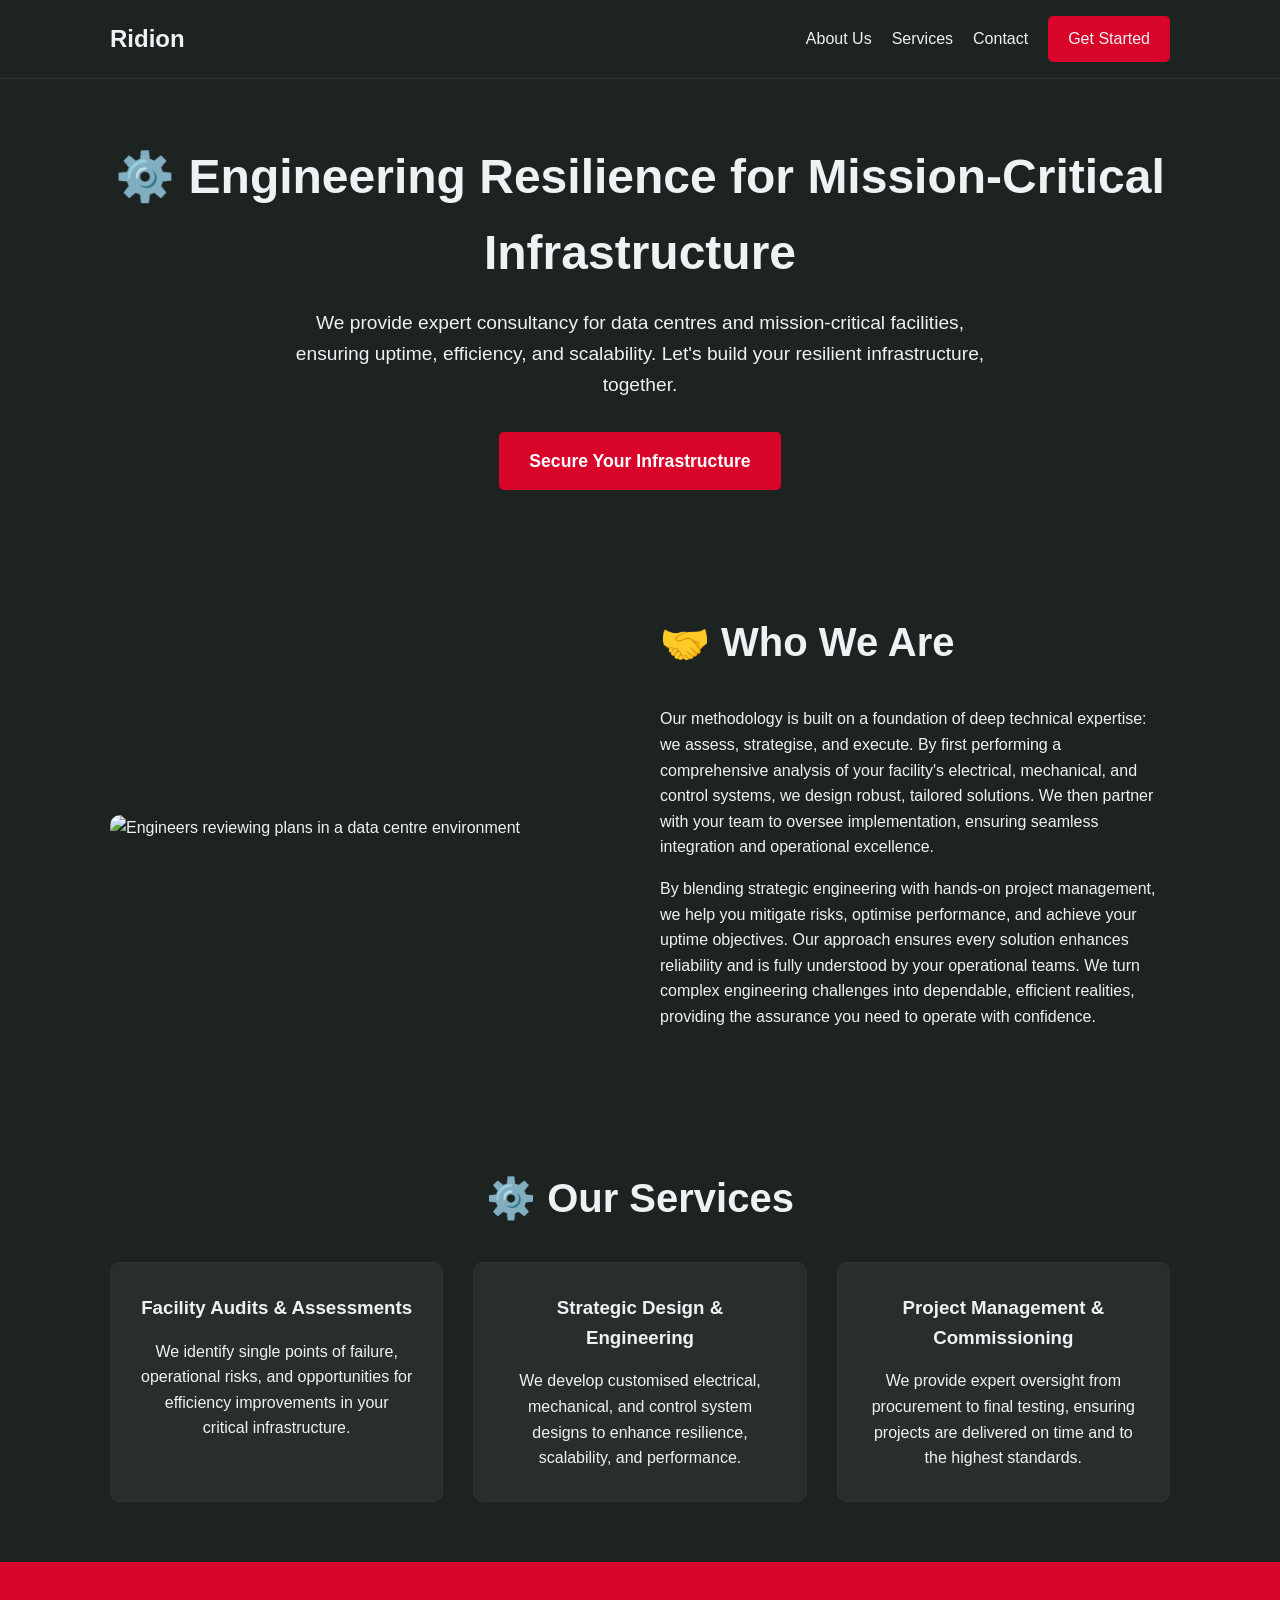
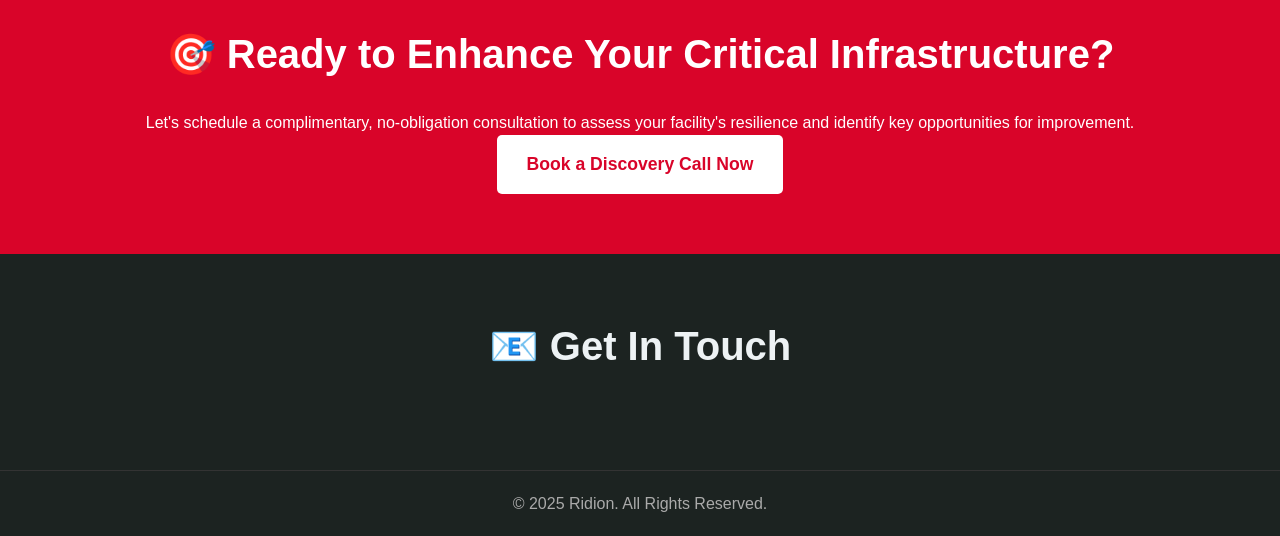
==== commit a970ca57: "Update index.html remove case studies" ====
--- a/index.html
+++ b/index.html
@@ -18,7 +18,6 @@
                 <ul class="nav-links" id="nav-links">
                     <li><a href="#about">About Us</a></li>
                     <li><a href="#services">Services</a></li>
-                    <li><a href="#proof">Case Studies</a></li>
                     <li><a href="#contact">Contact</a></li>
                     <li><a href="#cta" class="btn">Get Started</a></li>
                 </ul>
@@ -69,16 +68,6 @@
             </div>
         </section>
 
-        <section id="proof" class="proof-section">
-            <div class="container text-center">
-                <h2 class="section-title">✅ Proven Client Outcomes</h2>
-                <blockquote class="testimonial-static">
-                    <p>"Their meticulous approach to our data centre upgrade minimised downtime and significantly improved our PUE. An invaluable partner."</p>
-                    <cite>— Head of Operations, Global Colocation Provider</cite>
-                </blockquote>
-            </div>
-        </section>
-
         <section id="cta" class="cta-section">
             <div class="container text-center">
                 <h2>🎯 Ready to Enhance Your Critical Infrastructure?</h2>
